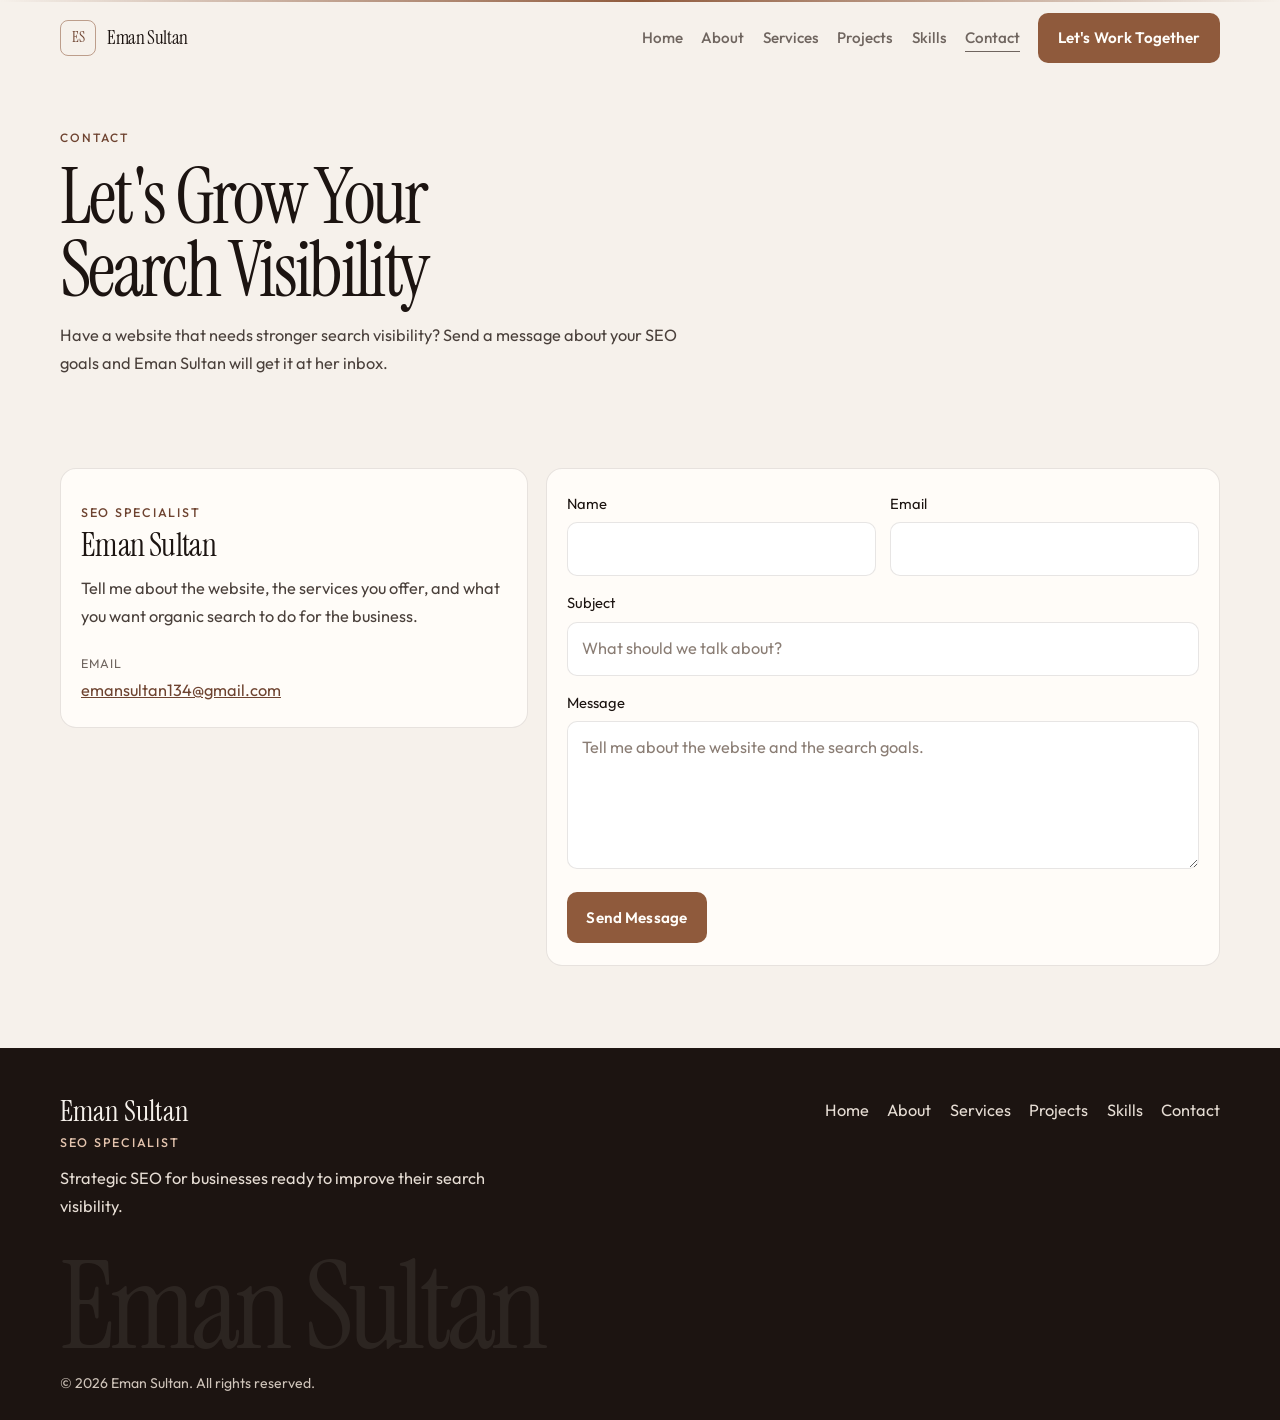
==== contact.html @ 9211b176 "Publish the Eman Sultan SEO portfolio." ====
<!DOCTYPE html>
<html lang="en">
<head>
  <meta charset="utf-8" />
  <meta name="viewport" content="width=device-width, initial-scale=1" />
  <title>Contact Eman Sultan | SEO Specialist</title>
  <meta name="description" content="Contact Eman Sultan, an SEO Specialist, about search visibility, keyword research, local SEO, and technical SEO." />
  <meta name="author" content="Eman Sultan" />
  <meta name="robots" content="index, follow" />
  <meta name="theme-color" content="#f6f1eb" />
  <link rel="canonical" href="https://your-domain.com/contact.html" />
  <meta property="og:type" content="website" />
  <meta property="og:title" content="Contact Eman Sultan | SEO Specialist" />
  <meta property="og:description" content="Send Eman Sultan a message about your website and SEO goals." />
  <meta property="og:url" content="https://your-domain.com/contact.html" />
  <link rel="icon" href="assets/favicon.svg" type="image/svg+xml" />
  <link rel="preconnect" href="https://fonts.googleapis.com" />
  <link rel="preconnect" href="https://fonts.gstatic.com" crossorigin />
  <link href="https://fonts.googleapis.com/css2?family=Instrument+Serif:ital@0;1&family=Outfit:wght@400;500;600&display=swap" rel="stylesheet" />
  <link rel="stylesheet" href="css/styles.css" />
</head>
<body>
  <a class="skip-link" href="#main">Skip to content</a>
  <header class="site-header">
    <div class="container header-inner">
      <a class="logo" href="index.html" aria-label="Eman Sultan, home">
        <span class="logo-mark" aria-hidden="true">ES</span>
        <span class="logo-name">Eman Sultan</span>
      </a>
      <button class="nav-toggle" type="button" aria-expanded="false" aria-controls="primary-nav" aria-label="Open menu">
        <span class="nav-toggle-box" aria-hidden="true"><span></span><span></span><span></span></span>
      </button>
      <nav class="primary-nav" id="primary-nav" aria-label="Primary">
        <ul class="nav-list">
          <li><a href="index.html#home">Home</a></li>
          <li><a href="index.html#about">About</a></li>
          <li><a href="index.html#services">Services</a></li>
          <li><a href="projects.html">Projects</a></li>
          <li><a href="index.html#skills">Skills</a></li>
          <li><a href="contact.html" aria-current="page">Contact</a></li>
          <li class="nav-cta"><a class="btn btn-primary" href="#contact-form">Let's Work Together</a></li>
        </ul>
      </nav>
    </div>
  </header>

  <main id="main" tabindex="-1">
    <section class="page-hero" aria-labelledby="contact-title">
      <div class="container">
        <p class="kicker">Contact</p>
        <h1 id="contact-title">Let's Grow Your Search Visibility</h1>
        <p class="lede">Have a website that needs stronger search visibility? Send a message about your SEO goals and Eman Sultan will get it at her inbox.</p>
      </div>
    </section>

    <section class="section" aria-label="Contact form">
      <div class="container">
        <div class="contact-grid">
          <aside class="contact-card">
            <p class="contact-role">SEO Specialist</p>
            <h2 class="contact-name">Eman Sultan</h2>
            <p>Tell me about the website, the services you offer, and what you want organic search to do for the business.</p>
            <ul class="contact-links">
              <li>
                <span class="contact-label">Email</span>
                <a class="contact-value" href="mailto:emansultan134@gmail.com">emansultan134@gmail.com</a>
              </li>
            </ul>
          </aside>

          <form class="contact-card" id="contact-form" action="https://formsubmit.co/emansultan134@gmail.com" method="POST">
            <div id="form-success" class="form-success" hidden tabindex="-1" role="status"></div>
            <input type="text" name="_honey" class="visually-hidden" tabindex="-1" autocomplete="off" aria-hidden="true" />
            <div class="form-row">
              <div class="field">
                <label for="name">Name</label>
                <input id="name" name="name" type="text" autocomplete="name" required maxlength="120" />
                <p class="form-error" id="name-error"></p>
              </div>
              <div class="field">
                <label for="email">Email</label>
                <input id="email" name="email" type="email" autocomplete="email" required maxlength="160" />
                <p class="form-error" id="email-error"></p>
              </div>
            </div>
            <div class="field">
              <label for="subject">Subject</label>
              <input id="subject" name="subject" type="text" required maxlength="160" placeholder="What should we talk about?" />
              <p class="form-error" id="subject-error"></p>
            </div>
            <div class="field">
              <label for="message">Message</label>
              <textarea id="message" name="message" required maxlength="2000" placeholder="Tell me about the website and the search goals."></textarea>
              <p class="form-error" id="message-error"></p>
            </div>
            <button class="btn btn-primary" type="submit">Send Message</button>
          </form>
        </div>
      </div>
    </section>
  </main>

  <footer class="site-footer">
    <div class="container">
      <div class="footer-grid">
        <div>
          <p class="footer-name">Eman Sultan</p>
          <p class="footer-role">SEO Specialist</p>
          <p class="footer-desc">Strategic SEO for businesses ready to improve their search visibility.</p>
        </div>
        <nav class="footer-nav" aria-label="Footer">
          <ul>
            <li><a href="index.html#home">Home</a></li>
            <li><a href="index.html#about">About</a></li>
            <li><a href="index.html#services">Services</a></li>
            <li><a href="projects.html">Projects</a></li>
            <li><a href="index.html#skills">Skills</a></li>
            <li><a href="contact.html">Contact</a></li>
          </ul>
        </nav>
      </div>
      <p class="footer-mark" aria-hidden="true">Eman Sultan</p>
      <p class="copyright">© 2026 Eman Sultan. All rights reserved.</p>
    </div>
  </footer>
  <script src="js/main.js"></script>
</body>
</html>
---- css/styles.css ----
:root {
  --bg: #f6f1eb;
  --bg-alt: #efe6dc;
  --bg-card: #fffcf8;
  --bg-card-hover: #fff;
  --bg-input: #fff;
  --line: rgba(62, 42, 34, 0.12);
  --line-strong: rgba(122, 74, 52, 0.32);
  --gold: #8f5a3c;
  --gold-2: #6e4330;
  --gold-deep: #5c3828;
  --ink: #1c1411;
  --on-accent: #fffdf9;
  --sage: #6e7d72;
  --text: #1c1411;
  --body: #4a403b;
  --muted: #6f655f;
  --danger: #9a3d32;
  --serif: "Instrument Serif", Georgia, "Times New Roman", serif;
  --sans: "Outfit", "Segoe UI", sans-serif;
  --shadow: 0 18px 44px rgba(62, 36, 24, 0.1);
  --header: 76px;
  --container: 1160px;
  --radius: 16px;
  color-scheme: light;
}

*,
*::before,
*::after { box-sizing: border-box; }

html { scroll-behavior: smooth; }

body {
  margin: 0;
  font-family: var(--sans);
  font-size: 1.02rem;
  line-height: 1.7;
  color: var(--body);
  background: var(--bg);
  text-rendering: optimizeLegibility;
  -webkit-font-smoothing: antialiased;
}

img, svg { max-width: 100%; }

button, input, select, textarea { font: inherit; color: inherit; }

button { cursor: pointer; }

button:disabled { cursor: wait; opacity: 0.7; }

a { color: inherit; }

p, h1, h2, h3, h4, ul, ol, figure { margin: 0; }

ul, ol { padding: 0; }

::selection { background: var(--gold); color: var(--on-accent); }

:focus:not(:focus-visible) { outline: none; }

:focus-visible {
  outline: 2px solid var(--gold-2);
  outline-offset: 3px;
}

[tabindex="-1"]:focus { outline: none; }

.skip-link {
  position: absolute;
  left: 1rem;
  top: 0;
  z-index: 80;
  transform: translateY(-140%);
  background: var(--gold);
  color: var(--on-accent);
  text-decoration: none;
  font-weight: 600;
  padding: 0.6rem 0.9rem;
  border-radius: 8px;
}

.skip-link:focus { transform: none; top: 0.75rem; }

.container {
  width: min(var(--container), calc(100% - 2.5rem));
  margin-inline: auto;
}

.visually-hidden {
  position: absolute;
  width: 1px;
  height: 1px;
  padding: 0;
  margin: -1px;
  overflow: hidden;
  clip: rect(0, 0, 0, 0);
  white-space: nowrap;
  border: 0;
}

.site-header {
  position: sticky;
  top: 0;
  z-index: 40;
  min-height: var(--header);
  background: transparent;
  border-bottom: 1px solid transparent;
}

.site-header::before {
  content: "";
  position: absolute;
  inset: 0 0 auto;
  z-index: 1;
  height: 2px;
  background: linear-gradient(90deg, transparent, var(--gold), transparent);
  pointer-events: none;
}

.site-header::after {
  content: "";
  position: absolute;
  inset: 0;
  z-index: -1;
  background: rgba(246, 241, 235, 0.92);
  backdrop-filter: blur(16px);
  pointer-events: none;
}

html.nav-open { overflow: hidden; }

.site-header.is-stuck { border-bottom-color: var(--line); }

.header-inner {
  position: relative;
  display: flex;
  align-items: center;
  justify-content: space-between;
  gap: 1rem;
  min-height: var(--header);
}

.logo {
  display: inline-flex;
  align-items: center;
  gap: 0.7rem;
  text-decoration: none;
  color: var(--text);
}

.logo-mark {
  width: 36px;
  height: 36px;
  display: grid;
  place-items: center;
  border: 1px solid rgba(143, 90, 60, 0.55);
  border-radius: 8px;
  color: var(--gold-2);
  font-family: var(--serif);
  font-size: 0.95rem;
}

.logo-name {
  font-family: var(--serif);
  font-size: 1.2rem;
  letter-spacing: -0.02em;
}

.nav-toggle {
  display: none;
  align-items: center;
  justify-content: center;
  width: 44px;
  height: 44px;
  border: 1px solid var(--line);
  border-radius: 10px;
  background: transparent;
  color: var(--text);
}

.nav-toggle-box {
  position: relative;
  width: 18px;
  height: 12px;
}

.nav-toggle-box span {
  position: absolute;
  left: 0;
  width: 18px;
  height: 1.5px;
  background: currentColor;
  transition: transform 0.2s ease, opacity 0.2s ease, top 0.2s ease;
}

.nav-toggle-box span:nth-child(1) { top: 0; }
.nav-toggle-box span:nth-child(2) { top: 5px; }
.nav-toggle-box span:nth-child(3) { top: 10px; }

.nav-toggle[aria-expanded="true"] .nav-toggle-box span:nth-child(1) {
  top: 5px;
  transform: rotate(45deg);
}

.nav-toggle[aria-expanded="true"] .nav-toggle-box span:nth-child(2) { opacity: 0; }

.nav-toggle[aria-expanded="true"] .nav-toggle-box span:nth-child(3) {
  top: 5px;
  transform: rotate(-45deg);
}

.nav-list {
  display: flex;
  align-items: center;
  gap: 1.15rem;
  list-style: none;
}

.nav-list a:not(.btn) {
  text-decoration: none;
  color: var(--muted);
  font-size: 0.95rem;
  font-weight: 500;
  transition: color 0.2s ease;
}

.nav-list a:not(.btn):hover,
.nav-list a:not(.btn)[aria-current="true"] { color: var(--gold-2); }

[hidden] { display: none !important; }

.btn {
  display: inline-flex;
  align-items: center;
  justify-content: center;
  min-height: 46px;
  padding: 0.7rem 1.15rem;
  border-radius: 10px;
  border: 1px solid transparent;
  text-decoration: none;
  font-size: 0.95rem;
  font-weight: 600;
  letter-spacing: 0.01em;
  transition: background-color 0.2s ease, color 0.2s ease, border-color 0.2s ease, box-shadow 0.2s ease;
}

.btn-primary {
  background: var(--gold);
  color: var(--on-accent);
}

.btn-primary:hover { background: #a56b4a; }

.btn-primary:active { background: #6e4330; }

.btn-secondary {
  background: transparent;
  color: var(--text);
  border-color: var(--line-strong);
}

.btn-secondary:hover {
  border-color: var(--gold-2);
  color: var(--gold-2);
  background: rgba(143, 90, 60, 0.08);
}

.text-link {
  color: var(--gold-2);
  text-underline-offset: 0.2em;
}

.text-link:hover { color: var(--text); }

.hero {
  position: relative;
  padding: 3.2rem 0 4.8rem;
  isolation: isolate;
}

.hero-bg {
  position: absolute;
  inset: 0;
  z-index: -1;
  overflow: hidden;
  background-color: var(--bg);
  background-image:
    linear-gradient(rgba(62, 42, 34, 0.045) 1px, transparent 1px),
    linear-gradient(90deg, rgba(62, 42, 34, 0.045) 1px, transparent 1px);
  background-size: 72px 72px;
}

.hero-bg::after {
  content: "";
  position: absolute;
  inset: -12%;
  background:
    radial-gradient(520px 360px at 18% 28%, rgba(143, 90, 60, 0.16), transparent 70%),
    radial-gradient(460px 340px at 82% 72%, rgba(196, 148, 122, 0.18), transparent 70%);
  animation: drift 18s ease-in-out infinite alternate;
}

.hero-bg::before {
  content: "";
  position: absolute;
  left: 0;
  right: 0;
  bottom: 0;
  height: 90px;
  z-index: 1;
  background: linear-gradient(transparent, var(--bg-alt));
}

@keyframes drift {
  from { transform: translate3d(0, 0, 0); }
  to { transform: translate3d(2.2%, -1.6%, 0); }
}

.hero-grid {
  display: grid;
  gap: 2.6rem;
  align-items: center;
}

.kicker {
  margin: 0 0 0.75rem;
  color: var(--gold-2);
  font-size: 0.75rem;
  font-weight: 500;
  letter-spacing: 0.16em;
  text-transform: uppercase;
}

.kicker span {
  margin-right: 0.5rem;
  font-family: var(--serif);
  font-size: 0.95rem;
  letter-spacing: 0;
  text-transform: none;
}

section[id],
article[id] { scroll-margin-top: calc(var(--header) + 0.65rem); }

.hero h1 {
  font-family: var(--serif);
  font-size: clamp(3.15rem, 7.2vw, 6.35rem);
  font-weight: 400;
  line-height: 0.92;
  letter-spacing: -0.035em;
  color: var(--text);
}

.hero-lead {
  max-width: 16em;
  margin-top: 1.15rem;
  color: var(--text);
  font-size: clamp(1.35rem, 2.3vw, 1.9rem);
  font-weight: 500;
  line-height: 1.25;
  letter-spacing: -0.03em;
  text-wrap: balance;
}

.hero-lead em {
  font-family: var(--serif);
  font-style: italic;
  font-weight: 400;
  color: var(--gold-2);
}

.lede {
  max-width: 40rem;
  margin-top: 1.1rem;
  color: var(--body);
}

.cta-row {
  display: flex;
  flex-wrap: wrap;
  gap: 0.75rem;
  margin-top: 1.6rem;
}

.cred-list {
  display: flex;
  flex-wrap: wrap;
  align-items: center;
  gap: 0.35rem 0;
  margin-top: 1.6rem;
  list-style: none;
  color: var(--muted);
  font-size: 0.82rem;
  letter-spacing: 0.03em;
}

.cred-list li { display: inline-flex; align-items: center; }

.cred-list li:not(:last-child)::after {
  content: "";
  width: 3px;
  height: 3px;
  margin: 0 0.7rem;
  border-radius: 50%;
  background: var(--gold);
}

.dashboard {
  width: min(100%, 520px);
  margin: 0 auto;
  padding: 1.2rem 1.2rem 1rem;
  border: 1px solid var(--line-strong);
  border-radius: var(--radius);
  background: var(--bg-card);
  box-shadow: var(--shadow);
}

.dash-top {
  display: flex;
  justify-content: space-between;
  align-items: flex-start;
  gap: 1rem;
}

.dash-kicker {
  color: var(--gold-2);
  font-size: 0.72rem;
  font-weight: 500;
  letter-spacing: 0.14em;
  text-transform: uppercase;
}

.dash-title {
  margin-top: 0.2rem;
  color: var(--text);
  font-family: var(--serif);
  font-size: 1.55rem;
  line-height: 1.15;
}

.dash-badge {
  display: inline-flex;
  align-items: center;
  gap: 0.4rem;
  margin: 0;
  padding: 0.32rem 0.55rem;
  border: 1px solid var(--line);
  border-radius: 8px;
  color: var(--muted);
  font-size: 0.72rem;
  letter-spacing: 0.08em;
  text-transform: uppercase;
  white-space: nowrap;
}

.dot {
  width: 6px;
  height: 6px;
  border-radius: 50%;
  background: var(--sage);
}

.chart-block { margin-top: 1.15rem; }

.chart-label {
  margin-bottom: 0.4rem;
  color: var(--muted);
  font-size: 0.82rem;
}

.sparkline {
  display: block;
  width: 100%;
  height: auto;
}

.spark-area { fill: rgba(143, 90, 60, 0.16); }

.spark-line {
  fill: none;
  stroke: var(--gold-2);
  stroke-width: 2;
  stroke-linecap: round;
}

.js .spark-line {
  stroke-dasharray: 1;
  stroke-dashoffset: 1;
}

.js .dashboard.is-live .spark-line {
  stroke-dashoffset: 0;
  transition: stroke-dashoffset 1.35s ease;
}

.metrics {
  display: grid;
  gap: 0.8rem;
  margin-top: 1.1rem;
  list-style: none;
}

.metric-label {
  display: block;
  margin-bottom: 0.35rem;
  color: var(--text);
  font-size: 0.92rem;
}

.bar {
  display: block;
  height: 4px;
  overflow: hidden;
  border-radius: 99px;
  background: rgba(62, 42, 34, 0.08);
}

.bar > span {
  display: block;
  width: var(--level);
  height: 100%;
  border-radius: inherit;
  background: linear-gradient(90deg, var(--gold-deep), var(--gold-2));
}

.js .bar > span { width: 0; }

.js .dashboard.is-live .bar > span {
  width: var(--level);
  transition: width 1.05s cubic-bezier(0.2, 0.65, 0.2, 1);
}

.metric:nth-child(2) .bar > span { transition-delay: 0.08s; }
.metric:nth-child(3) .bar > span { transition-delay: 0.16s; }
.metric:nth-child(4) .bar > span { transition-delay: 0.24s; }

.dashboard figcaption {
  margin-top: 0.95rem;
  color: var(--muted);
  font-size: 0.78rem;
  line-height: 1.5;
}

.section { padding: 5.15rem 0; }

.section-alt { background: var(--bg-alt); }

.section-head { margin-bottom: 2.4rem; }

h2 {
  color: var(--text);
  font-family: var(--serif);
  font-size: clamp(2.15rem, 4vw, 3.35rem);
  font-weight: 400;
  line-height: 1.08;
  letter-spacing: -0.03em;
  text-wrap: balance;
}

h3 {
  color: var(--text);
  font-family: var(--serif);
  font-size: 1.45rem;
  font-weight: 400;
  line-height: 1.2;
  letter-spacing: -0.02em;
}

.dek { color: var(--body); }

.about-grid, .process-layout, .contact-grid, .section-head-row {
  display: grid;
  gap: 1.5rem;
}

.about-copy p + p { margin-top: 1rem; }

.about-copy .text-link { display: inline-block; margin-top: 1.15rem; }

.strengths {
  display: grid;
  gap: 0.75rem;
  list-style: none;
}

.strength-card,
.service-card,
.why-card,
.skill-card,
.contact-card,
.quote-panel {
  border: 1px solid var(--line);
  border-radius: var(--radius);
  background: var(--bg-card);
}

.strength-card {
  padding: 1.1rem 1.1rem 1.15rem;
  border-top: 2px solid var(--gold);
  background: var(--bg-card);
}

.strength-card h3 { font-size: 1.28rem; }

.strength-card p,
.service-card p,
.why-card p,
.skill-card li,
.project-copy {
  color: var(--body);
  font-size: 0.98rem;
}

.strength-card p { margin-top: 0.4rem; }

.expertise { margin-top: 2.2rem; }

.expertise h3 { font-size: 1.3rem; }

.chip-list, .tag-list {
  display: flex;
  flex-wrap: wrap;
  gap: 0.45rem;
  list-style: none;
}

.chip-list { margin-top: 0.85rem; }

.chip-list li, .tag-list li {
  padding: 0.32rem 0.62rem;
  border: 1px solid var(--line);
  border-radius: 8px;
  background: rgba(143, 90, 60, 0.05);
  color: var(--body);
  font-size: 0.86rem;
}

.service-grid, .project-grid, .skill-grid, .why-grid {
  display: grid;
  gap: 0.9rem;
  list-style: none;
}

.service-card, .why-card, .skill-card { padding: 1.3rem 1.25rem 1.4rem; }

.icon {
  width: 40px;
  height: 40px;
  display: grid;
  place-items: center;
  margin-bottom: 0.95rem;
  border: 1px solid var(--line-strong);
  border-radius: 10px;
  color: var(--gold-2);
}

.icon svg { width: 20px; height: 20px; }

.service-card h3, .why-card h3, .skill-card h3 { font-size: 1.38rem; }

.service-card p { margin-top: 0.55rem; }

.process { list-style: none; }

.process li {
  position: relative;
  padding: 0 0 1.7rem 4.3rem;
}

.process li::before {
  content: "";
  position: absolute;
  top: 2.2rem;
  bottom: 0;
  left: 1.05rem;
  width: 1px;
  background: rgba(143, 90, 60, 0.45);
}

.process li:last-child { padding-bottom: 0; }
.process li:last-child::before { display: none; }

.step-num {
  position: absolute;
  top: 0;
  left: 0;
  width: 2.2rem;
  height: 2.2rem;
  display: grid;
  place-items: center;
  border: 1px solid var(--line-strong);
  border-radius: 50%;
  background: var(--bg-alt);
  color: var(--gold-2);
  font-family: var(--serif);
  font-size: 0.95rem;
}

.process h3 { margin-bottom: 0.3rem; font-size: 1.4rem; }

.project-card {
  display: flex;
  flex-direction: column;
  overflow: hidden;
  border: 1px solid var(--line);
  border-radius: var(--radius);
  background: var(--bg-card);
  cursor: pointer;
  transition: transform 0.4s cubic-bezier(0.22, 1, 0.36, 1), border-color 0.3s ease, background-color 0.3s ease, box-shadow 0.4s ease;
}

.project-card:hover,
.project-card:focus-within {
  transform: translateY(-6px);
  border-color: var(--line-strong);
  background: var(--bg-card-hover);
  box-shadow: 0 24px 48px rgba(62, 36, 24, 0.12);
}

.project-art {
  position: relative;
  min-height: 168px;
  overflow: hidden;
  color: var(--gold-2);
  background:
    radial-gradient(90% 90% at 100% 0%, color-mix(in srgb, var(--tone) 48%, transparent), transparent 62%),
    linear-gradient(165deg, #f8efe6, #ead8c8);
}

.project-card[data-tone="gold"] { --tone: #c6a36a; }
.project-card[data-tone="sage"] { --tone: #9dc3b4; }
.project-card[data-tone="sand"] { --tone: #d9c7a6; }
.project-card[data-tone="mist"] { --tone: #8ea4be; }
.project-card[data-tone="sea"] { --tone: #7fbfc3; }

.project-art svg {
  position: absolute;
  right: 1rem;
  bottom: 0.85rem;
  width: 132px;
  height: 88px;
}

.project-index {
  position: absolute;
  left: 1.1rem;
  bottom: 0.75rem;
  color: var(--gold-2);
  font-family: var(--serif);
  font-size: 2rem;
  line-height: 1;
}

.project-body {
  display: flex;
  flex: 1;
  flex-direction: column;
  gap: 0.75rem;
  padding: 1.2rem 1.25rem 1.3rem;
}

.project-industry {
  color: var(--gold-2);
  font-size: 0.75rem;
  font-weight: 500;
  letter-spacing: 0.14em;
  text-transform: uppercase;
}

.project-title { font-size: 1.7rem; }

.tag-list { margin-top: 0.15rem; }

.project-body .btn { align-self: flex-start; margin-top: auto; }

.skill-card ul {
  display: grid;
  gap: 0.45rem;
  margin-top: 1rem;
  list-style: none;
}

.skill-card li {
  position: relative;
  padding-left: 0.95rem;
}

.skill-card li::before {
  content: "";
  position: absolute;
  top: 0.62em;
  left: 0;
  width: 5px;
  height: 5px;
  border-radius: 1px;
  background: var(--gold);
}

.why-num {
  margin-bottom: 0.55rem;
  color: var(--gold);
  font-family: var(--serif);
  font-size: 1.35rem;
}

.why-card p { margin-top: 0.45rem; }

.quote-panel {
  position: relative;
  max-width: 760px;
  padding: 1.7rem 1.45rem 1.55rem;
  background:
    radial-gradient(380px 140px at 0% 0%, rgba(143, 90, 60, 0.1), transparent 70%),
    var(--bg-card);
}

.quote-mark {
  color: var(--gold);
  font-family: var(--serif);
  font-size: 4rem;
  line-height: 0.75;
}

.quote-panel h3 { margin-top: 0.35rem; }

.quote-panel p { margin-top: 0.55rem; }

.contact-card { padding: 1.35rem 1.25rem 1.4rem; }

.contact-card h3 { font-size: 2rem; }

.contact-name {
  color: var(--text);
  font-family: var(--serif);
  font-size: 2rem;
  font-weight: 400;
  letter-spacing: -0.02em;
  line-height: 1.15;
}

.contact-role {
  margin-bottom: 0.25rem;
  color: var(--gold-2);
  font-size: 0.78rem;
  font-weight: 500;
  letter-spacing: 0.14em;
  text-transform: uppercase;
}

.contact-card > p { margin-top: 0.7rem; }

.contact-links {
  display: grid;
  gap: 0.85rem;
  margin-top: 1.4rem;
  list-style: none;
}

.contact-label {
  display: block;
  color: var(--muted);
  font-size: 0.78rem;
  letter-spacing: 0.08em;
  text-transform: uppercase;
}

.contact-value {
  display: inline-block;
  margin-top: 0.15rem;
  color: var(--text);
  overflow-wrap: anywhere;
}

.contact-placeholder {
  color: var(--muted);
  border-bottom: 1px dashed rgba(143, 90, 60, 0.45);
}

.contact-links a.contact-value { color: var(--gold-2); }

.form-row { display: grid; gap: 0.9rem; }

.field { margin-bottom: 0.9rem; }

.field label {
  display: block;
  margin-bottom: 0.4rem;
  color: var(--text);
  font-size: 0.92rem;
}

.optional { color: var(--muted); font-size: 0.82rem; }

input, select, textarea {
  width: 100%;
  min-height: 48px;
  padding: 0.75rem 0.9rem;
  border: 1px solid var(--line);
  border-radius: 10px;
  background: var(--bg-input);
  color: var(--text);
}

textarea { min-height: 148px; resize: vertical; }

select {
  appearance: none;
  padding-right: 2.4rem;
  background-image: url("data:image/svg+xml,%3Csvg xmlns='http://www.w3.org/2000/svg' viewBox='0 0 20 20' fill='none' stroke='%236E4330' stroke-width='1.6'%3E%3Cpath d='M5 7.5 10 12.5 15 7.5'/%3E%3C/svg%3E");
  background-repeat: no-repeat;
  background-position: right 0.8rem center;
  background-size: 16px;
}

input::placeholder, textarea::placeholder { color: #8a7d74; }

input[aria-invalid="true"],
select[aria-invalid="true"],
textarea[aria-invalid="true"] { border-color: var(--danger); }

.form-error {
  margin-top: 0.35rem;
  color: var(--danger);
  font-size: 0.85rem;
}

.form-error:empty { display: none; }

.form-success {
  margin: 0 0 0.95rem;
  padding: 0.85rem 0.95rem;
  border: 1px solid rgba(110, 125, 114, 0.4);
  border-radius: 10px;
  background: rgba(110, 125, 114, 0.1);
  color: var(--text);
}

.form-success:focus { outline: none; }

.site-footer {
  padding: 3rem 0 1.5rem;
  background: #1c1411;
  color: #f6f1eb;
  border-top: 1px solid var(--line);
}

.footer-grid {
  display: grid;
  gap: 1.5rem;
}

.footer-name {
  color: #f6f1eb;
  font-family: var(--serif);
  font-size: 1.8rem;
  line-height: 1;
}

.footer-role {
  margin-top: 0.35rem;
  color: #e4c4ae;
  font-size: 0.78rem;
  font-weight: 500;
  letter-spacing: 0.14em;
  text-transform: uppercase;
}

.footer-desc { max-width: 28rem; margin-top: 0.75rem; color: #e6ddd4; }

.footer-nav ul {
  display: flex;
  flex-wrap: wrap;
  gap: 0.7rem 1.15rem;
  list-style: none;
}

.footer-nav a { color: #e6ddd4; text-decoration: none; }

.footer-nav a:hover { color: #e4c4ae; }

.footer-mark {
  width: 100%;
  margin-top: 2.2rem;
  overflow: hidden;
  color: rgba(246, 241, 235, 0.08);
  font-family: var(--serif);
  font-size: clamp(3.1rem, 11vw, 7.6rem);
  line-height: 0.85;
  letter-spacing: -0.04em;
  white-space: nowrap;
}

.copyright {
  margin-top: 0.8rem;
  color: #cfc4ba;
  font-size: 0.88rem;
}

dialog {
  width: min(640px, calc(100vw - 2rem));
  max-height: min(86vh, 760px);
  padding: 1.4rem 1.35rem 1.45rem;
  overflow: auto;
  border: 1px solid var(--line-strong);
  border-radius: var(--radius);
  background: var(--bg-card);
  color: var(--body);
}

dialog::backdrop { background: rgba(28, 20, 17, 0.46); }

.dialog-top {
  display: flex;
  justify-content: space-between;
  align-items: flex-start;
  gap: 1rem;
}

.dialog-close {
  width: 44px;
  height: 44px;
  display: grid;
  place-items: center;
  flex: 0 0 auto;
  border: 1px solid var(--line);
  border-radius: 10px;
  background: transparent;
  color: var(--text);
}

.dialog-close svg { width: 18px; height: 18px; }

#dialog-title {
  margin-top: 0.35rem;
  font-size: clamp(1.8rem, 3vw, 2.3rem);
}

#dialog-summary { margin-top: 0.85rem; }

.dialog-label {
  margin-top: 1.2rem;
  color: var(--text);
  font-family: var(--serif);
  font-size: 1.25rem;
}

.dialog-services {
  display: grid;
  gap: 0.4rem;
  margin-top: 0.7rem;
  list-style: none;
}

.dialog-services li {
  position: relative;
  padding-left: 0.95rem;
}

.dialog-services li::before {
  content: "";
  position: absolute;
  top: 0.62em;
  left: 0;
  width: 5px;
  height: 5px;
  background: var(--gold);
}

#dialog-visit { margin-top: 1.2rem; }

.hero-copy > * { animation: rise 0.7s ease both; }
.hero-copy > *:nth-child(1) { animation-delay: 0.02s; }
.hero-copy > *:nth-child(2) { animation-delay: 0.08s; }
.hero-copy > *:nth-child(3) { animation-delay: 0.14s; }
.hero-copy > *:nth-child(4) { animation-delay: 0.2s; }
.hero-copy > *:nth-child(5) { animation-delay: 0.26s; }
.dashboard { animation: rise 0.8s ease 0.16s both; }

@keyframes rise {
  from { opacity: 0; transform: translateY(14px); }
  to { opacity: 1; transform: none; }
}

.js .reveal {
  opacity: 0;
  transform: translateY(16px);
  transition: opacity 0.6s ease, transform 0.6s ease;
}

.js .reveal.is-inview { opacity: 1; transform: none; }

main { animation: pageIn 0.55s ease both; }

@keyframes pageIn {
  from { opacity: 0; transform: translateY(10px); }
  to { opacity: 1; transform: none; }
}

.portrait {
  margin: 0;
}

.portrait-frame {
  overflow: hidden;
  border-radius: 22px;
  box-shadow: 0 28px 60px rgba(62, 36, 24, 0.16);
  background: #e7d7cb;
}

.portrait-frame img {
  display: block;
  width: 100%;
  height: min(640px, 76vh);
  object-fit: cover;
  object-position: center 12%;
  transform: scale(1.02);
  transition: transform 0.9s cubic-bezier(0.22, 1, 0.36, 1);
}

.portrait:hover .portrait-frame img { transform: scale(1.06); }

.portrait figcaption {
  margin-top: 0.75rem;
  color: var(--muted);
  font-size: 0.78rem;
  font-weight: 500;
  letter-spacing: 0.12em;
  text-transform: uppercase;
}

.stat-line {
  display: flex;
  align-items: baseline;
  gap: 0.55rem;
  margin-top: 1.35rem;
  color: var(--body);
}

.stat-line strong {
  color: var(--text);
  font-family: var(--serif);
  font-size: 2rem;
  font-weight: 400;
  line-height: 1;
}

.dash-wrap { margin-top: 2.4rem; }

.dash-wrap .dashboard { width: 100%; }

.service-card,
.why-card,
.skill-card,
.strength-card {
  transition: transform 0.4s cubic-bezier(0.22, 1, 0.36, 1), box-shadow 0.4s ease, border-color 0.3s ease;
}

.service-card:hover,
.why-card:hover,
.skill-card:hover,
.strength-card:hover {
  transform: translateY(-4px);
  box-shadow: var(--shadow);
}

.nav-list a:not(.btn) { position: relative; }

.nav-list a:not(.btn)::after {
  content: "";
  position: absolute;
  left: 0;
  bottom: -0.28rem;
  width: 100%;
  height: 1px;
  background: currentColor;
  transform: scaleX(0);
  transform-origin: left;
  transition: transform 0.28s ease;
}

.nav-list a:not(.btn):hover::after,
.nav-list a[aria-current="true"]::after,
.nav-list a[aria-current="page"]::after { transform: scaleX(1); }

.page-hero { padding: 3.2rem 0 0.5rem; }

.page-hero h1 {
  max-width: 12ch;
  color: var(--text);
  font-family: var(--serif);
  font-size: clamp(3rem, 6vw, 5.4rem);
  font-weight: 400;
  line-height: 0.95;
  letter-spacing: -0.035em;
}

.page-hero .lede { margin-top: 1rem; }

.directory {
  display: grid;
  gap: 0.65rem;
  margin: 0 0 2rem;
  list-style: none;
}

.directory li {
  display: flex;
  justify-content: space-between;
  gap: 1rem;
  align-items: baseline;
  padding: 0.85rem 1rem;
  border: 1px solid var(--line);
  border-radius: 12px;
  background: var(--bg-card);
  transition: border-color 0.25s ease, transform 0.35s cubic-bezier(0.22, 1, 0.36, 1);
}

.directory li:hover {
  transform: translateX(4px);
  border-color: var(--line-strong);
}

.directory a { color: var(--text); text-decoration: none; font-family: var(--serif); font-size: 1.25rem; }

.directory span { color: var(--muted); font-size: 0.82rem; letter-spacing: 0.06em; text-transform: uppercase; }

@media (min-width: 860px) {
  .dash-wrap .dashboard {
    display: grid;
    grid-template-columns: minmax(0, 0.9fr) minmax(0, 1.1fr);
    gap: 0.4rem 1.6rem;
    align-items: center;
  }

  .dash-wrap .dash-top,
  .dash-wrap .dashboard figcaption { grid-column: 1 / -1; }
  .dash-wrap .metrics { margin-top: 0; }
}

.more-projects { margin-top: 1.5rem; }

@media (min-width: 700px) {
  .strengths, .why-grid, .form-row { grid-template-columns: 1fr 1fr; }
  .service-grid, .project-grid { grid-template-columns: 1fr 1fr; }
}

@media (min-width: 860px) {
  .section-head-row {
    grid-template-columns: minmax(0, 1.15fr) minmax(0, 0.85fr);
    gap: 2rem;
    align-items: end;
  }

  .skill-grid { grid-template-columns: repeat(3, minmax(0, 1fr)); }
}

@media (min-width: 900px) {
  .hero { padding: 4.2rem 0 5.4rem; }

  .hero-grid {
    grid-template-columns: minmax(0, 1.05fr) minmax(280px, 0.95fr);
    gap: 3rem;
  }

  .dashboard { width: 100%; margin: 0; }

  .about-grid, .process-layout {
    grid-template-columns: minmax(0, 1.05fr) minmax(0, 0.95fr);
    gap: 3rem;
    align-items: start;
  }

  .process-intro { position: sticky; top: 6.4rem; }

  .project-card.is-feature {
    grid-column: 1 / -1;
    display: grid;
    grid-template-columns: minmax(240px, 0.82fr) minmax(0, 1.18fr);
  }

  .project-card.is-feature .project-art { min-height: 100%; }

  .project-card.is-feature .project-art svg {
    top: 50%;
    right: 1.6rem;
    bottom: auto;
    width: 190px;
    height: 120px;
    transform: translateY(-50%);
  }

  .contact-grid {
    grid-template-columns: minmax(0, 0.82fr) minmax(0, 1.18fr);
    gap: 1.1rem;
    align-items: start;
  }

  .footer-grid {
    grid-template-columns: 1.4fr 0.8fr;
    align-items: start;
  }

  .footer-nav ul { justify-content: flex-end; }
}

@media (max-width: 1040px) {
  .header-inner { flex-wrap: wrap; }

  .primary-nav { flex-basis: 100%; padding-bottom: 0.9rem; }

  .nav-list {
    flex-direction: column;
    align-items: flex-start;
    gap: 0.35rem;
  }

  .nav-cta { width: 100%; margin-top: 0.4rem; }
  .nav-cta .btn { width: 100%; }

  .js .nav-toggle { display: inline-flex; }

  .js .primary-nav {
    position: fixed;
    top: var(--header);
    right: 0;
    bottom: 0;
    left: 0;
    flex-basis: auto;
    padding: 1.6rem 1.4rem 2rem;
    z-index: 30;
    overflow: auto;
    background: var(--bg);
    opacity: 0;
    visibility: hidden;
    pointer-events: none;
    transform: translateY(-8px);
    transition: opacity 0.25s ease, transform 0.25s ease, visibility 0s linear 0.25s;
  }

  .js .primary-nav.is-open {
    opacity: 1;
    visibility: visible;
    pointer-events: auto;
    transform: none;
    transition: opacity 0.25s ease, transform 0.25s ease, visibility 0s;
  }

  .js .nav-list a:not(.btn) {
    font-family: var(--serif);
    font-size: 2rem;
    line-height: 1.25;
    color: var(--text);
  }
}

@media (max-width: 600px) {
  .container { width: min(var(--container), calc(100% - 2rem)); }
  .section { padding: 4rem 0; }
  .hero { padding-top: 2.2rem; }
  .hero h1 { font-size: clamp(2.8rem, 16vw, 3.6rem); }
  .portrait-frame img { height: 460px; }
  .view-project, .contact-card .btn { width: 100%; }
  .dash-top { flex-direction: column; }
}

@media (prefers-reduced-motion: reduce) {
  html { scroll-behavior: auto; }

  *,
  *::before,
  *::after {
    animation: none !important;
    transition: none !important;
  }

  .js .reveal { opacity: 1; transform: none; }
  .js .bar > span { width: var(--level); }
  .js .spark-line { stroke-dashoffset: 0; }
}

@media print {
  .site-header, .nav-toggle, .hero-bg, .footer-mark { display: none; }
  body { background: #fff; color: #1a140c; }
  .section-alt, .site-footer { background: #fff; }
}
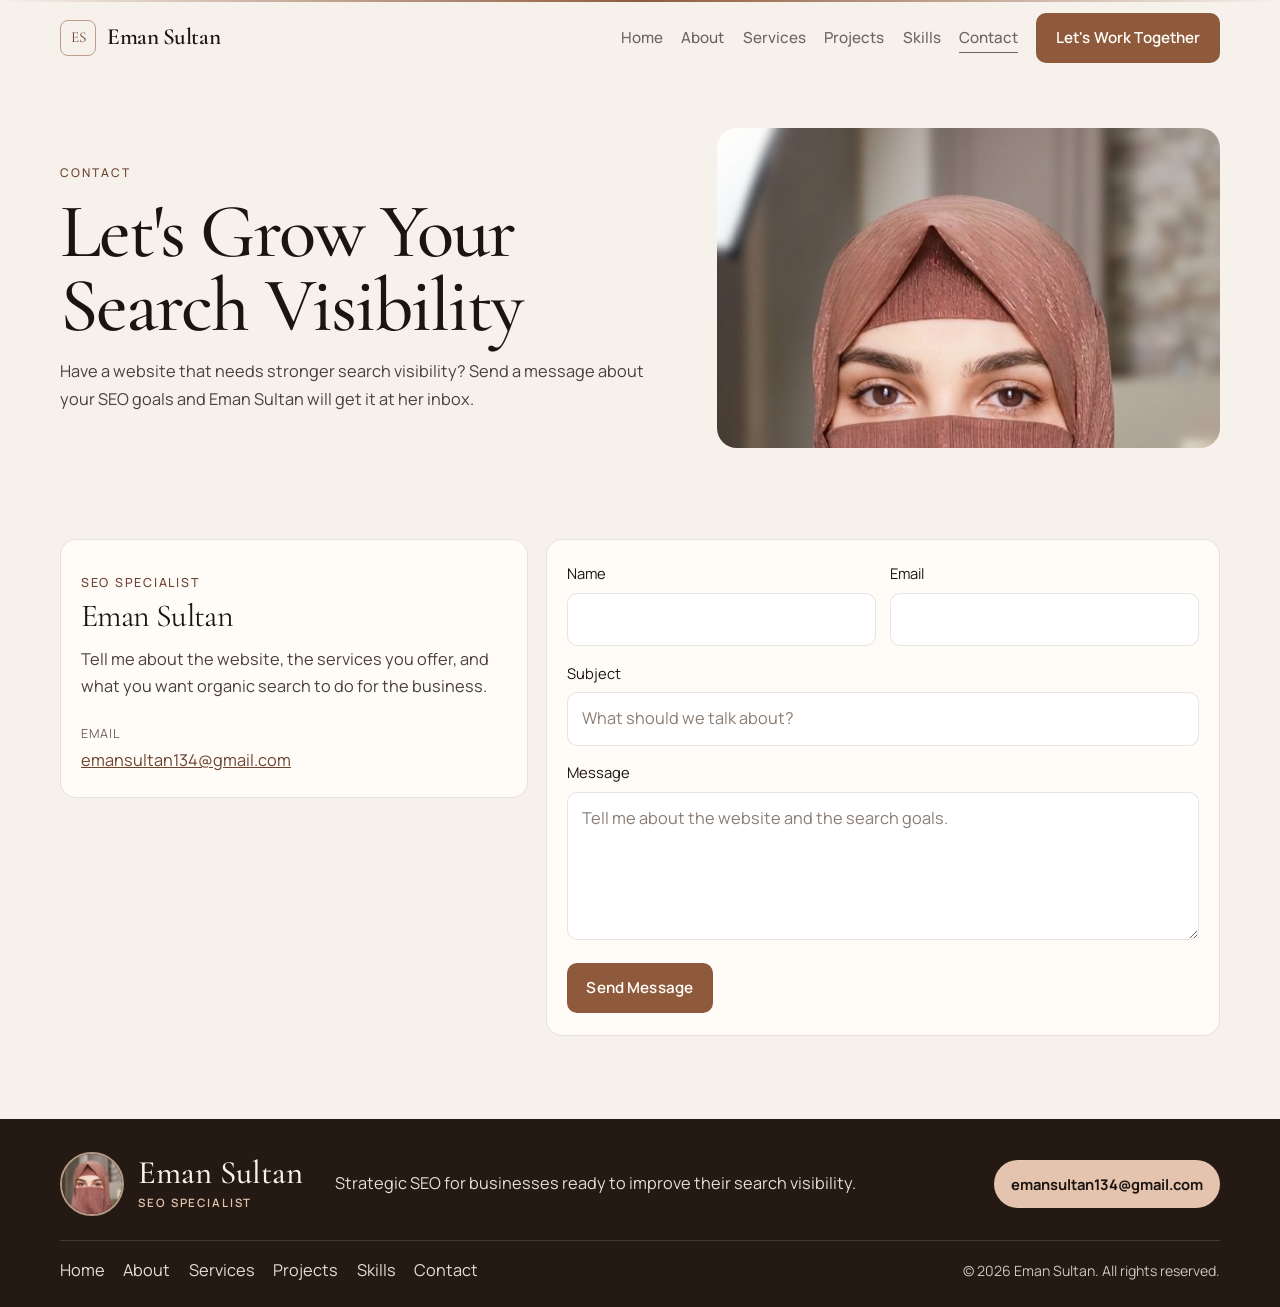
==== commit ace1866a: "Refresh the portfolio look and replace the testimonial placeholder with a note on how the SEO work i" ====
--- a/contact.html
+++ b/contact.html
@@ -16,7 +16,7 @@
   <link rel="icon" href="assets/favicon.svg" type="image/svg+xml" />
   <link rel="preconnect" href="https://fonts.googleapis.com" />
   <link rel="preconnect" href="https://fonts.gstatic.com" crossorigin />
-  <link href="https://fonts.googleapis.com/css2?family=Instrument+Serif:ital@0;1&family=Outfit:wght@400;500;600&display=swap" rel="stylesheet" />
+  <link href="https://fonts.googleapis.com/css2?family=Cormorant+Garamond:ital,wght@0,500;0,600;1,500;1,600&family=Manrope:wght@400;500;600;700&display=swap" rel="stylesheet" />
   <link rel="stylesheet" href="css/styles.css" />
 </head>
 <body>
@@ -46,10 +46,15 @@
 
   <main id="main" tabindex="-1">
     <section class="page-hero" aria-labelledby="contact-title">
-      <div class="container">
-        <p class="kicker">Contact</p>
-        <h1 id="contact-title">Let's Grow Your Search Visibility</h1>
-        <p class="lede">Have a website that needs stronger search visibility? Send a message about your SEO goals and Eman Sultan will get it at her inbox.</p>
+      <div class="container hero-split">
+        <div>
+          <p class="kicker">Contact</p>
+          <h1 id="contact-title">Let's Grow Your Search Visibility</h1>
+          <p class="lede">Have a website that needs stronger search visibility? Send a message about your SEO goals and Eman Sultan will get it at her inbox.</p>
+        </div>
+        <figure class="section-photo frame-photo contact-hero-photo">
+          <img src="assets/eman-portrait.jpg" width="900" height="1200" alt="Portrait of Eman Sultan, SEO Specialist" />
+        </figure>
       </div>
     </section>
 
@@ -102,12 +107,18 @@
 
   <footer class="site-footer">
     <div class="container">
-      <div class="footer-grid">
-        <div>
-          <p class="footer-name">Eman Sultan</p>
-          <p class="footer-role">SEO Specialist</p>
-          <p class="footer-desc">Strategic SEO for businesses ready to improve their search visibility.</p>
+      <div class="footer-panel">
+        <div class="footer-brand">
+          <img class="footer-avatar" src="assets/eman-portrait.jpg" width="72" height="72" alt="" />
+          <div>
+            <p class="footer-name">Eman Sultan</p>
+            <p class="footer-role">SEO Specialist</p>
+          </div>
         </div>
+        <p class="footer-desc">Strategic SEO for businesses ready to improve their search visibility.</p>
+        <a class="footer-mail" href="mailto:emansultan134@gmail.com">emansultan134@gmail.com</a>
+      </div>
+      <div class="footer-bar">
         <nav class="footer-nav" aria-label="Footer">
           <ul>
             <li><a href="index.html#home">Home</a></li>
@@ -118,9 +129,8 @@
             <li><a href="contact.html">Contact</a></li>
           </ul>
         </nav>
+        <p class="copyright">© 2026 Eman Sultan. All rights reserved.</p>
       </div>
-      <p class="footer-mark" aria-hidden="true">Eman Sultan</p>
-      <p class="copyright">© 2026 Eman Sultan. All rights reserved.</p>
     </div>
   </footer>
   <script src="js/main.js"></script>
--- a/css/styles.css
+++ b/css/styles.css
@@ -16,8 +16,8 @@
   --body: #4a403b;
   --muted: #6f655f;
   --danger: #9a3d32;
-  --serif: "Instrument Serif", Georgia, "Times New Roman", serif;
-  --sans: "Outfit", "Segoe UI", sans-serif;
+  --serif: "Cormorant Garamond", Georgia, "Times New Roman", serif;
+  --sans: "Manrope", "Segoe UI", sans-serif;
   --shadow: 0 18px 44px rgba(62, 36, 24, 0.1);
   --header: 76px;
   --container: 1160px;
@@ -164,7 +164,8 @@
 
 .logo-name {
   font-family: var(--serif);
-  font-size: 1.2rem;
+  font-size: 1.45rem;
+  font-weight: 600;
   letter-spacing: -0.02em;
 }
 
@@ -346,10 +347,10 @@
 
 .hero h1 {
   font-family: var(--serif);
-  font-size: clamp(3.15rem, 7.2vw, 6.35rem);
-  font-weight: 400;
-  line-height: 0.92;
-  letter-spacing: -0.035em;
+  font-size: clamp(3.4rem, 7.4vw, 6.6rem);
+  font-weight: 500;
+  line-height: 0.94;
+  letter-spacing: -0.025em;
   color: var(--text);
 }
 
@@ -552,20 +553,20 @@
 h2 {
   color: var(--text);
   font-family: var(--serif);
-  font-size: clamp(2.15rem, 4vw, 3.35rem);
-  font-weight: 400;
-  line-height: 1.08;
-  letter-spacing: -0.03em;
+  font-size: clamp(2.35rem, 4.2vw, 3.6rem);
+  font-weight: 500;
+  line-height: 1.02;
+  letter-spacing: -0.02em;
   text-wrap: balance;
 }
 
 h3 {
   color: var(--text);
   font-family: var(--serif);
-  font-size: 1.45rem;
-  font-weight: 400;
-  line-height: 1.2;
-  letter-spacing: -0.02em;
+  font-size: 1.65rem;
+  font-weight: 600;
+  line-height: 1.15;
+  letter-spacing: -0.015em;
 }
 
 .dek { color: var(--body); }
@@ -589,8 +590,7 @@
 .service-card,
 .why-card,
 .skill-card,
-.contact-card,
-.quote-panel {
+.contact-card {
   border: 1px solid var(--line);
   border-radius: var(--radius);
   background: var(--bg-card);
@@ -807,25 +807,82 @@
 
 .why-card p { margin-top: 0.45rem; }
 
-.quote-panel {
-  position: relative;
-  max-width: 760px;
-  padding: 1.7rem 1.45rem 1.55rem;
+.work-layout {
+  display: grid;
+  gap: 1.6rem;
+  align-items: start;
+}
+
+.work-quote {
+  margin: 0;
+  padding: 1.8rem 1.5rem 1.55rem;
+  border-radius: 20px;
   background:
-    radial-gradient(380px 140px at 0% 0%, rgba(143, 90, 60, 0.1), transparent 70%),
-    var(--bg-card);
-}
-
-.quote-mark {
+    radial-gradient(ellipse at 0% 0%, rgba(228, 196, 174, 0.2), transparent 48%),
+    #241913;
+  color: #f6f1eb;
+}
+
+.work-quote p {
+  font-family: var(--serif);
+  font-size: clamp(1.75rem, 2.5vw, 2.4rem);
+  font-weight: 500;
+  font-style: italic;
+  line-height: 1.22;
+  color: #f6f1eb;
+}
+
+.work-quote footer {
+  display: flex;
+  flex-direction: column;
+  gap: 0.2rem;
+  margin-top: 1.35rem;
+}
+
+.work-quote cite {
+  font-style: normal;
+  font-weight: 700;
+  letter-spacing: 0.01em;
+  color: #e4c4ae;
+}
+
+.work-quote footer span {
+  color: #e6ddd4;
+  font-size: 0.72rem;
+  font-weight: 600;
+  letter-spacing: 0.16em;
+  text-transform: uppercase;
+}
+
+.work-list {
+  display: grid;
+  gap: 0.7rem;
+  margin-top: 1.25rem;
+  list-style: none;
+}
+
+.work-card {
+  display: grid;
+  grid-template-columns: auto minmax(0, 1fr);
+  gap: 0.75rem;
+  align-items: start;
+  padding: 0.95rem 1rem;
+  border: 1px solid var(--line);
+  border-radius: 14px;
+  background: var(--bg-card);
+}
+
+.work-card > span {
+  font-family: var(--serif);
+  font-size: 1.7rem;
+  font-weight: 500;
+  line-height: 1;
   color: var(--gold);
-  font-family: var(--serif);
-  font-size: 4rem;
-  line-height: 0.75;
-}
-
-.quote-panel h3 { margin-top: 0.35rem; }
-
-.quote-panel p { margin-top: 0.55rem; }
+}
+
+.work-card h3 { font-size: 1.4rem; }
+
+.work-card p { margin-top: 0.25rem; }
 
 .contact-card { padding: 1.35rem 1.25rem 1.4rem; }
 
@@ -940,60 +997,113 @@
 .form-success:focus { outline: none; }
 
 .site-footer {
-  padding: 3rem 0 1.5rem;
-  background: #1c1411;
+  padding: 0 0 1.35rem;
+  background: #241913;
   color: #f6f1eb;
-  border-top: 1px solid var(--line);
-}
-
-.footer-grid {
+}
+
+.footer-panel {
   display: grid;
-  gap: 1.5rem;
+  gap: 1.15rem;
+  padding: 2.1rem 0 1.45rem;
+}
+
+.footer-brand {
+  display: flex;
+  align-items: center;
+  gap: 0.9rem;
+}
+
+.footer-avatar {
+  width: 64px;
+  height: 64px;
+  border-radius: 50%;
+  object-fit: cover;
+  object-position: center 30%;
+  border: 2px solid rgba(228, 196, 174, 0.75);
 }
 
 .footer-name {
   color: #f6f1eb;
   font-family: var(--serif);
-  font-size: 1.8rem;
-  line-height: 1;
+  font-size: 2.05rem;
+  font-weight: 500;
+  line-height: 0.95;
 }
 
 .footer-role {
-  margin-top: 0.35rem;
+  margin-top: 0.3rem;
   color: #e4c4ae;
-  font-size: 0.78rem;
-  font-weight: 500;
-  letter-spacing: 0.14em;
+  font-size: 0.72rem;
+  font-weight: 600;
+  letter-spacing: 0.16em;
   text-transform: uppercase;
 }
 
-.footer-desc { max-width: 28rem; margin-top: 0.75rem; color: #e6ddd4; }
+.footer-desc {
+  max-width: 34rem;
+  margin: 0;
+  color: #e6ddd4;
+}
+
+.footer-mail {
+  justify-self: start;
+  padding: 0.72rem 1.05rem;
+  border-radius: 999px;
+  background: #e4c4ae;
+  color: #1c1411;
+  font-size: 0.92rem;
+  font-weight: 700;
+  text-decoration: none;
+  transition: transform 0.35s cubic-bezier(0.22, 1, 0.36, 1), background 0.35s ease;
+}
+
+.footer-mail:hover {
+  background: #f3e2d4;
+  transform: translateY(-2px);
+}
+
+.footer-bar {
+  display: flex;
+  flex-wrap: wrap;
+  align-items: center;
+  justify-content: space-between;
+  gap: 0.8rem 1.4rem;
+  padding-top: 1.05rem;
+  border-top: 1px solid rgba(246, 241, 235, 0.14);
+}
 
 .footer-nav ul {
   display: flex;
   flex-wrap: wrap;
-  gap: 0.7rem 1.15rem;
+  gap: 0.65rem 1.15rem;
   list-style: none;
 }
 
-.footer-nav a { color: #e6ddd4; text-decoration: none; }
-
-.footer-nav a:hover { color: #e4c4ae; }
-
-.footer-mark {
-  width: 100%;
-  margin-top: 2.2rem;
-  overflow: hidden;
-  color: rgba(246, 241, 235, 0.08);
-  font-family: var(--serif);
-  font-size: clamp(3.1rem, 11vw, 7.6rem);
-  line-height: 0.85;
-  letter-spacing: -0.04em;
-  white-space: nowrap;
-}
+.footer-nav a {
+  position: relative;
+  color: #e6ddd4;
+  text-decoration: none;
+}
+
+.footer-nav a::after {
+  content: "";
+  position: absolute;
+  left: 0;
+  right: 0;
+  bottom: -3px;
+  height: 1px;
+  background: #e4c4ae;
+  transform: scaleX(0);
+  transform-origin: left;
+  transition: transform 0.35s ease;
+}
+
+.footer-nav a:hover { color: #f6f1eb; }
+.footer-nav a:hover::after { transform: scaleX(1); }
 
 .copyright {
-  margin-top: 0.8rem;
+  margin: 0;
   color: #cfc4ba;
   font-size: 0.88rem;
 }
@@ -1085,8 +1195,8 @@
 
 .js .reveal {
   opacity: 0;
-  transform: translateY(16px);
-  transition: opacity 0.6s ease, transform 0.6s ease;
+  transform: translateY(22px);
+  transition: opacity 0.9s ease, transform 0.9s cubic-bezier(0.22, 1, 0.36, 1);
 }
 
 .js .reveal.is-inview { opacity: 1; transform: none; }
@@ -1114,7 +1224,7 @@
   width: 100%;
   height: min(640px, 76vh);
   object-fit: cover;
-  object-position: center 12%;
+  object-position: center 24%;
   transform: scale(1.02);
   transition: transform 0.9s cubic-bezier(0.22, 1, 0.36, 1);
 }
@@ -1187,13 +1297,13 @@
 .page-hero { padding: 3.2rem 0 0.5rem; }
 
 .page-hero h1 {
-  max-width: 12ch;
+  max-width: 14ch;
   color: var(--text);
   font-family: var(--serif);
-  font-size: clamp(3rem, 6vw, 5.4rem);
-  font-weight: 400;
-  line-height: 0.95;
-  letter-spacing: -0.035em;
+  font-size: clamp(3.1rem, 6vw, 5.5rem);
+  font-weight: 500;
+  line-height: 0.96;
+  letter-spacing: -0.025em;
 }
 
 .page-hero .lede { margin-top: 1rem; }
@@ -1297,12 +1407,13 @@
     align-items: start;
   }
 
-  .footer-grid {
-    grid-template-columns: 1.4fr 0.8fr;
-    align-items: start;
+  .footer-panel {
+    grid-template-columns: auto minmax(0, 1fr) auto;
+    align-items: center;
+    gap: 2rem;
   }
 
-  .footer-nav ul { justify-content: flex-end; }
+  .footer-nav ul { justify-content: flex-start; }
 }
 
 @media (max-width: 1040px) {
@@ -1375,13 +1486,222 @@
     transition: none !important;
   }
 
-  .js .reveal { opacity: 1; transform: none; }
+  .js .reveal,
+  .js .reveal .service-card,
+  .js .reveal .why-card,
+  .js .reveal .skill-card,
+  .js .reveal .strength-card,
+  .js .reveal .project-card,
+  .js .reveal .process li { opacity: 1; transform: none; }
   .js .bar > span { width: var(--level); }
   .js .spark-line { stroke-dashoffset: 0; }
+  .section-photo img, .about-photo img { transform: none; }
+}
+
+.about-stage,
+.skills-layout,
+.services-head,
+.split-media,
+.hero-split {
+  display: grid;
+  gap: 1.4rem;
+  align-items: center;
+}
+
+.about-photo,
+.section-photo {
+  margin: 0;
+}
+
+.about-photo img,
+.section-photo img {
+  display: block;
+  width: 100%;
+  height: 240px;
+  border-radius: 20px;
+  object-fit: cover;
+  transform: scale(1.08);
+  transition: transform 1.25s cubic-bezier(0.22, 1, 0.36, 1);
+}
+
+.about-photo img {
+  height: min(560px, 72vh);
+  object-position: center 18%;
+}
+
+.frame-photo img { height: 280px; object-position: center; }
+
+.contact-hero-photo img { object-position: center 18%; height: 320px; }
+
+.tall-photo img { height: 320px; object-position: center; }
+
+.section-photo figcaption {
+  margin-top: 0.7rem;
+  color: var(--muted);
+  font-size: 0.75rem;
+  font-weight: 600;
+  letter-spacing: 0.12em;
+  text-transform: uppercase;
+}
+
+.page-hero .section-photo img { transform: scale(1); }
+
+.js .reveal.is-inview .section-photo img,
+.js .reveal.is-inview .about-photo img { transform: scale(1); }
+
+.section-photo:hover img,
+.about-photo:hover img,
+.page-hero .section-photo:hover img { transform: scale(1.06); }
+
+.section-ink {
+  background:
+    radial-gradient(ellipse at 12% 0%, rgba(228, 196, 174, 0.18), transparent 46%),
+    #241913;
+  color: #f3ece6;
+}
+
+.section-ink h2,
+.section-ink h3 { color: #f6f1eb; }
+
+.section-ink .dek,
+.section-ink .service-card p { color: #e4d9d0; }
+
+.section-ink .kicker { color: #e4c4ae; }
+
+.section-ink .service-card {
+  background: rgba(255, 252, 248, 0.06);
+  border-color: rgba(246, 241, 235, 0.12);
+}
+
+.section-ink .icon {
+  color: #e4c4ae;
+  border-color: rgba(228, 196, 174, 0.45);
+}
+
+#process {
+  background:
+    linear-gradient(180deg, #efe6dc 0%, #f7f1ea 100%);
+}
+
+#why {
+  background:
+    radial-gradient(ellipse at 100% 0%, rgba(143, 90, 60, 0.14), transparent 42%),
+    #f6f1eb;
+}
+
+.js .reveal .service-card,
+.js .reveal .why-card,
+.js .reveal .skill-card,
+.js .reveal .strength-card,
+.js .reveal .project-card,
+.js .reveal .process li,
+.js .reveal .work-card {
+  opacity: 0;
+  transform: translateY(24px);
+}
+
+.js .reveal.is-inview .service-card,
+.js .reveal.is-inview .why-card,
+.js .reveal.is-inview .skill-card,
+.js .reveal.is-inview .strength-card,
+.js .reveal.is-inview .project-card,
+.js .reveal.is-inview .process li,
+.js .reveal.is-inview .work-card {
+  opacity: 1;
+  transform: none;
+  transition: opacity 0.75s ease, transform 0.75s cubic-bezier(0.22, 1, 0.36, 1), box-shadow 0.4s ease, border-color 0.3s ease, background-color 0.3s ease;
+}
+
+.js .reveal.is-inview .service-card:nth-child(2),
+.js .reveal.is-inview .why-card:nth-child(2),
+.js .reveal.is-inview .skill-card:nth-child(2),
+.js .reveal.is-inview .strength-card:nth-child(2),
+.js .reveal.is-inview .project-card:nth-child(2),
+.js .reveal.is-inview .process li:nth-child(2),
+.js .reveal.is-inview .work-card:nth-child(2) { transition-delay: 0.08s; }
+
+.js .reveal.is-inview .service-card:nth-child(3),
+.js .reveal.is-inview .why-card:nth-child(3),
+.js .reveal.is-inview .skill-card:nth-child(3),
+.js .reveal.is-inview .strength-card:nth-child(3),
+.js .reveal.is-inview .project-card:nth-child(3),
+.js .reveal.is-inview .process li:nth-child(3),
+.js .reveal.is-inview .work-card:nth-child(3) { transition-delay: 0.16s; }
+
+.js .reveal.is-inview .service-card:nth-child(4),
+.js .reveal.is-inview .why-card:nth-child(4),
+.js .reveal.is-inview .strength-card:nth-child(4),
+.js .reveal.is-inview .project-card:nth-child(4),
+.js .reveal.is-inview .process li:nth-child(4) { transition-delay: 0.24s; }
+
+.js .reveal.is-inview .service-card:nth-child(5),
+.js .reveal.is-inview .project-card:nth-child(5),
+.js .reveal.is-inview .process li:nth-child(5) { transition-delay: 0.32s; }
+
+.js .reveal.is-inview .service-card:nth-child(6) { transition-delay: 0.4s; }
+.js .reveal.is-inview .service-card:nth-child(7) { transition-delay: 0.48s; }
+.js .reveal.is-inview .service-card:nth-child(8) { transition-delay: 0.56s; }
+
+.js .reveal.is-inview .service-card:hover,
+.js .reveal.is-inview .why-card:hover,
+.js .reveal.is-inview .skill-card:hover,
+.js .reveal.is-inview .strength-card:hover,
+.js .reveal.is-inview .project-card:hover,
+.js .reveal.is-inview .project-card:focus-within {
+  transform: translateY(-6px);
+  transition-delay: 0s;
+}
+
+.section-ink .service-card:hover {
+  background: rgba(255, 252, 248, 0.11);
+  border-color: rgba(228, 196, 174, 0.5);
+}
+
+@media (min-width: 860px) {
+  .services-head,
+  .split-media,
+  .hero-split {
+    grid-template-columns: minmax(0, 1.05fr) minmax(240px, 0.85fr);
+    gap: 2.2rem;
+  }
+
+  .about-stage {
+    grid-template-columns: minmax(240px, 0.78fr) minmax(0, 1.22fr);
+    gap: 2.4rem;
+    align-items: start;
+  }
+
+  .about-stage .about-grid { grid-template-columns: 1fr; }
+
+  .skills-layout {
+    grid-template-columns: minmax(220px, 0.72fr) minmax(0, 1.28fr);
+    gap: 2rem;
+    align-items: stretch;
+  }
+
+  .work-layout {
+    grid-template-columns: minmax(0, 0.92fr) minmax(0, 1.08fr);
+    gap: 2.2rem;
+    align-items: center;
+  }
+
+  .tall-photo img { height: 460px; }
 }
 
 @media print {
-  .site-header, .nav-toggle, .hero-bg, .footer-mark { display: none; }
+  .site-header, .nav-toggle, .hero-bg { display: none; }
   body { background: #fff; color: #1a140c; }
-  .section-alt, .site-footer { background: #fff; }
-}
+  .section-alt, .section-ink, .site-footer { background: #fff; color: #1a140c; }
+  .section-ink h2, .section-ink h3, .footer-name { color: #1a140c; }
+}
+
+@media (prefers-reduced-motion: reduce) {
+  .js .reveal .service-card,
+  .js .reveal .why-card,
+  .js .reveal .skill-card,
+  .js .reveal .strength-card,
+  .js .reveal .project-card,
+  .js .reveal .process li,
+  .js .reveal .work-card { opacity: 1; transform: none; }
+  .section-photo img, .about-photo img { transform: none; }
+}
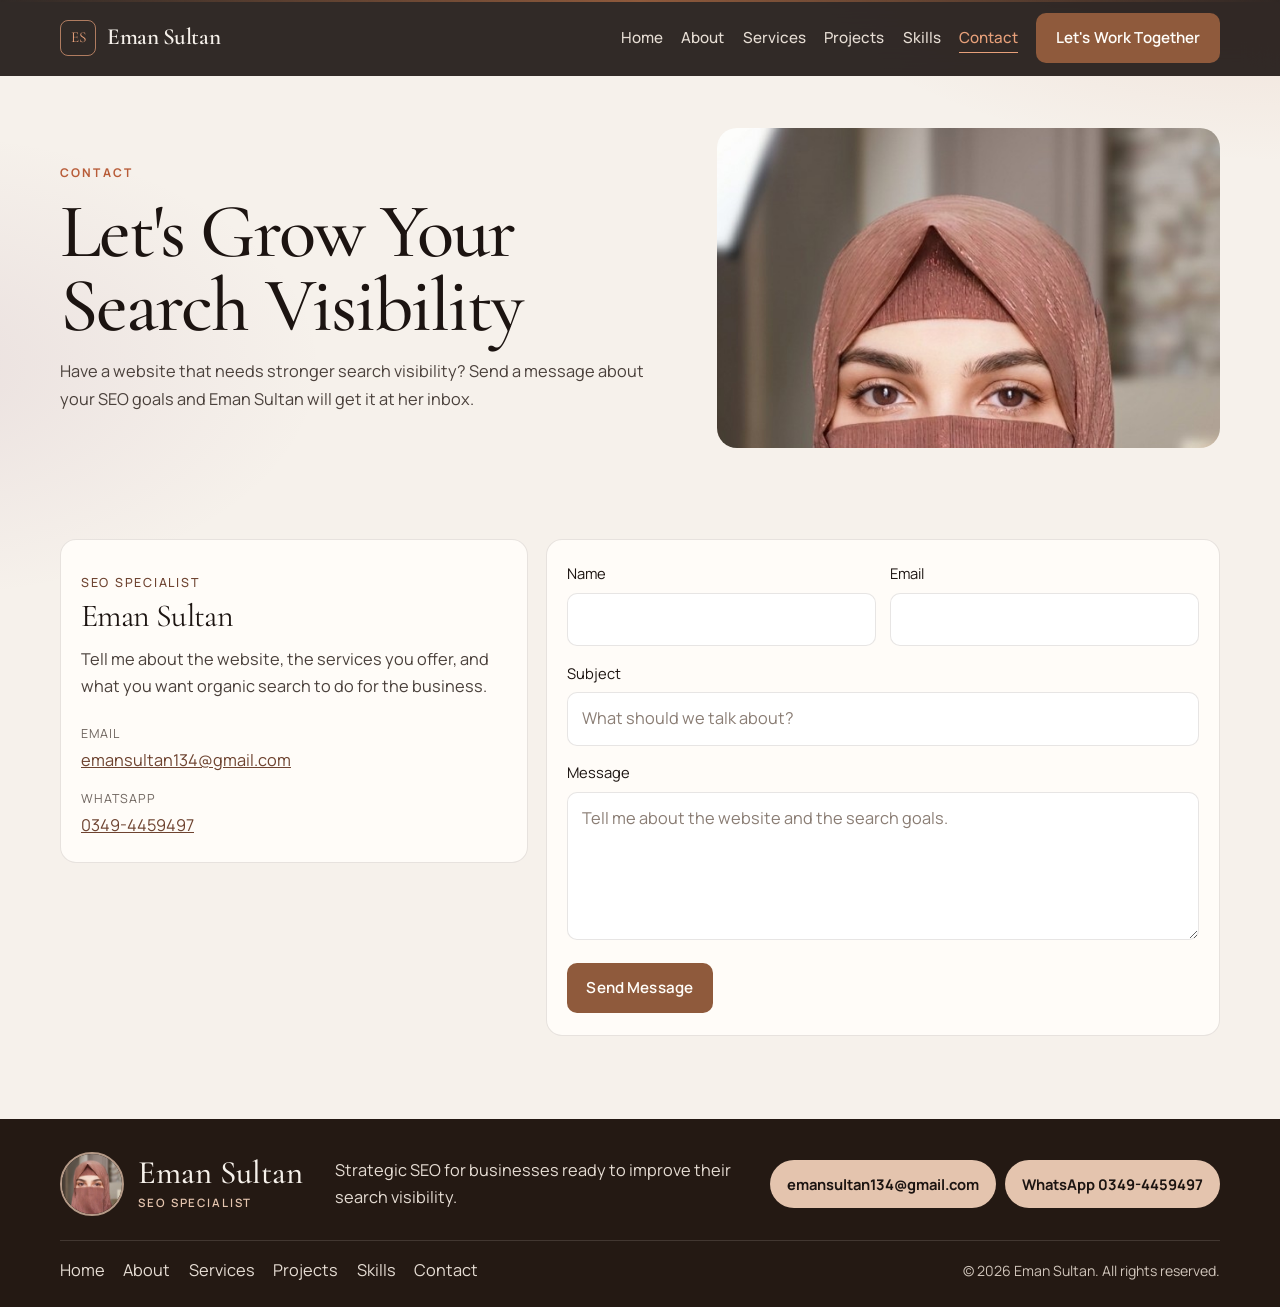
==== commit 7d4aee88: "Add the WhatsApp number and refresh the project list and contact form layout." ====
--- a/contact.html
+++ b/contact.html
@@ -70,6 +70,10 @@
                 <span class="contact-label">Email</span>
                 <a class="contact-value" href="mailto:emansultan134@gmail.com">emansultan134@gmail.com</a>
               </li>
+              <li>
+                <span class="contact-label">WhatsApp</span>
+                <a class="contact-value" href="https://wa.me/923494459497" target="_blank" rel="noopener noreferrer">0349-4459497</a>
+              </li>
             </ul>
           </aside>
 
@@ -116,7 +120,10 @@
           </div>
         </div>
         <p class="footer-desc">Strategic SEO for businesses ready to improve their search visibility.</p>
-        <a class="footer-mail" href="mailto:emansultan134@gmail.com">emansultan134@gmail.com</a>
+        <div class="footer-actions">
+          <a class="footer-mail" href="mailto:emansultan134@gmail.com">emansultan134@gmail.com</a>
+          <a class="footer-mail" href="https://wa.me/923494459497" target="_blank" rel="noopener noreferrer">WhatsApp 0349-4459497</a>
+        </div>
       </div>
       <div class="footer-bar">
         <nav class="footer-nav" aria-label="Footer">
--- a/css/styles.css
+++ b/css/styles.css
@@ -37,7 +37,10 @@
   font-size: 1.02rem;
   line-height: 1.7;
   color: var(--body);
-  background: var(--bg);
+  background:
+    radial-gradient(920px 460px at 100% -8%, rgba(184, 92, 56, 0.16), transparent 58%),
+    radial-gradient(760px 420px at -8% 28%, rgba(146, 98, 128, 0.12), transparent 56%),
+    var(--bg);
   text-rendering: optimizeLegibility;
   -webkit-font-smoothing: antialiased;
 }
@@ -124,7 +127,7 @@
   position: absolute;
   inset: 0;
   z-index: -1;
-  background: rgba(246, 241, 235, 0.92);
+  background: rgba(22, 14, 12, 0.88);
   backdrop-filter: blur(16px);
   pointer-events: none;
 }
@@ -147,7 +150,7 @@
   align-items: center;
   gap: 0.7rem;
   text-decoration: none;
-  color: var(--text);
+  color: #f6f1eb;
 }
 
 .logo-mark {
@@ -155,9 +158,9 @@
   height: 36px;
   display: grid;
   place-items: center;
-  border: 1px solid rgba(143, 90, 60, 0.55);
+  border: 1px solid rgba(231, 160, 122, 0.7);
   border-radius: 8px;
-  color: var(--gold-2);
+  color: #e7a07a;
   font-family: var(--serif);
   font-size: 0.95rem;
 }
@@ -175,10 +178,10 @@
   justify-content: center;
   width: 44px;
   height: 44px;
-  border: 1px solid var(--line);
+  border: 1px solid rgba(246, 241, 235, 0.22);
   border-radius: 10px;
   background: transparent;
-  color: var(--text);
+  color: #f6f1eb;
 }
 
 .nav-toggle-box {
@@ -221,14 +224,15 @@
 
 .nav-list a:not(.btn) {
   text-decoration: none;
-  color: var(--muted);
+  color: #e6ddd4;
   font-size: 0.95rem;
   font-weight: 500;
   transition: color 0.2s ease;
 }
 
 .nav-list a:not(.btn):hover,
-.nav-list a:not(.btn)[aria-current="true"] { color: var(--gold-2); }
+.nav-list a:not(.btn)[aria-current="true"],
+.nav-list a:not(.btn)[aria-current="page"] { color: #e7a07a; }
 
 [hidden] { display: none !important; }
 
@@ -286,10 +290,10 @@
   inset: 0;
   z-index: -1;
   overflow: hidden;
-  background-color: var(--bg);
+  background-color: #140e0c;
   background-image:
-    linear-gradient(rgba(62, 42, 34, 0.045) 1px, transparent 1px),
-    linear-gradient(90deg, rgba(62, 42, 34, 0.045) 1px, transparent 1px);
+    linear-gradient(rgba(246, 241, 235, 0.045) 1px, transparent 1px),
+    linear-gradient(90deg, rgba(246, 241, 235, 0.045) 1px, transparent 1px);
   background-size: 72px 72px;
 }
 
@@ -298,8 +302,9 @@
   position: absolute;
   inset: -12%;
   background:
-    radial-gradient(520px 360px at 18% 28%, rgba(143, 90, 60, 0.16), transparent 70%),
-    radial-gradient(460px 340px at 82% 72%, rgba(196, 148, 122, 0.18), transparent 70%);
+    radial-gradient(620px 420px at 14% 18%, rgba(184, 92, 56, 0.55), transparent 68%),
+    radial-gradient(520px 380px at 86% 78%, rgba(122, 72, 108, 0.42), transparent 70%),
+    radial-gradient(420px 300px at 72% 8%, rgba(212, 164, 96, 0.28), transparent 72%);
   animation: drift 18s ease-in-out infinite alternate;
 }
 
@@ -309,9 +314,9 @@
   left: 0;
   right: 0;
   bottom: 0;
-  height: 90px;
+  height: 110px;
   z-index: 1;
-  background: linear-gradient(transparent, var(--bg-alt));
+  background: linear-gradient(transparent, #f4ebe4);
 }
 
 @keyframes drift {
@@ -327,17 +332,19 @@
 
 .kicker {
   margin: 0 0 0.75rem;
-  color: var(--gold-2);
+  color: #b85c38;
   font-size: 0.75rem;
-  font-weight: 500;
-  letter-spacing: 0.16em;
+  font-weight: 700;
+  letter-spacing: 0.18em;
   text-transform: uppercase;
 }
 
 .kicker span {
   margin-right: 0.5rem;
+  color: #8a3e28;
   font-family: var(--serif);
   font-size: 0.95rem;
+  font-weight: 600;
   letter-spacing: 0;
   text-transform: none;
 }
@@ -351,13 +358,34 @@
   font-weight: 500;
   line-height: 0.94;
   letter-spacing: -0.025em;
-  color: var(--text);
+  color: #f8f1ea;
+}
+
+.hero .kicker,
+.hero .kicker span { color: #e7a07a; }
+
+.hero .lede,
+.hero .stat-line,
+.hero .cred-list,
+.hero .portrait figcaption { color: #e4d8ce; }
+
+.hero .stat-line strong { color: #fffdf9; }
+
+.hero .btn-secondary {
+  color: #f6f1eb;
+  border-color: rgba(246, 241, 235, 0.38);
+}
+
+.hero .btn-secondary:hover {
+  border-color: #e7a07a;
+  color: #fffdf9;
+  background: rgba(231, 160, 122, 0.14);
 }
 
 .hero-lead {
   max-width: 16em;
   margin-top: 1.15rem;
-  color: var(--text);
+  color: #f3e6da;
   font-size: clamp(1.35rem, 2.3vw, 1.9rem);
   font-weight: 500;
   line-height: 1.25;
@@ -369,7 +397,7 @@
   font-family: var(--serif);
   font-style: italic;
   font-weight: 400;
-  color: var(--gold-2);
+  color: #e7a07a;
 }
 
 .lede {
@@ -498,21 +526,29 @@
 
 .metrics {
   display: grid;
-  gap: 0.8rem;
+  gap: 0.95rem;
   margin-top: 1.1rem;
   list-style: none;
 }
 
+.metric {
+  display: grid;
+  grid-template-columns: minmax(8.5rem, 0.72fr) minmax(0, 1.4fr);
+  gap: 0.55rem 1rem;
+  align-items: center;
+}
+
 .metric-label {
   display: block;
-  margin-bottom: 0.35rem;
+  margin: 0;
   color: var(--text);
-  font-size: 0.92rem;
+  font-size: 0.9rem;
+  font-weight: 600;
 }
 
 .bar {
   display: block;
-  height: 4px;
+  height: 7px;
   overflow: hidden;
   border-radius: 99px;
   background: rgba(62, 42, 34, 0.08);
@@ -523,19 +559,22 @@
   width: var(--level);
   height: 100%;
   border-radius: inherit;
-  background: linear-gradient(90deg, var(--gold-deep), var(--gold-2));
-}
-
-.js .bar > span { width: 0; }
+  background: linear-gradient(90deg, #8a3e28, #c46a45 62%, #e7a07a);
+  box-shadow: 0 0 14px rgba(184, 92, 56, 0.28);
+  transform: scaleX(1);
+  transform-origin: left center;
+}
+
+.js .bar > span { transform: scaleX(0); }
 
 .js .dashboard.is-live .bar > span {
-  width: var(--level);
-  transition: width 1.05s cubic-bezier(0.2, 0.65, 0.2, 1);
-}
-
-.metric:nth-child(2) .bar > span { transition-delay: 0.08s; }
-.metric:nth-child(3) .bar > span { transition-delay: 0.16s; }
-.metric:nth-child(4) .bar > span { transition-delay: 0.24s; }
+  transform: scaleX(1);
+  transition: transform 1.25s cubic-bezier(0.16, 1, 0.3, 1);
+}
+
+.metric:nth-child(2) .bar > span { transition-delay: 0.14s; }
+.metric:nth-child(3) .bar > span { transition-delay: 0.28s; }
+.metric:nth-child(4) .bar > span { transition-delay: 0.42s; }
 
 .dashboard figcaption {
   margin-top: 0.95rem;
@@ -662,6 +701,22 @@
 
 .service-card p { margin-top: 0.55rem; }
 
+.evolve {
+  max-width: 12ch;
+  margin: 0 0 0.9rem;
+  color: var(--text);
+  font-family: var(--serif);
+  font-size: clamp(2.4rem, 4vw, 3.45rem);
+  font-weight: 500;
+  line-height: 0.98;
+  letter-spacing: -0.03em;
+}
+
+.evolve em {
+  font-style: italic;
+  color: #b85c38;
+}
+
 .process { list-style: none; }
 
 .process li {
@@ -672,11 +727,11 @@
 .process li::before {
   content: "";
   position: absolute;
-  top: 2.2rem;
+  top: 2.55rem;
   bottom: 0;
-  left: 1.05rem;
-  width: 1px;
-  background: rgba(143, 90, 60, 0.45);
+  left: 1.2rem;
+  width: 1.5px;
+  background: linear-gradient(#b85c38, rgba(184, 92, 56, 0.15));
 }
 
 .process li:last-child { padding-bottom: 0; }
@@ -686,27 +741,72 @@
   position: absolute;
   top: 0;
   left: 0;
-  width: 2.2rem;
-  height: 2.2rem;
+  width: 2.55rem;
+  height: 2.55rem;
   display: grid;
   place-items: center;
-  border: 1px solid var(--line-strong);
+  border: 1.5px solid #b85c38;
   border-radius: 50%;
-  background: var(--bg-alt);
-  color: var(--gold-2);
+  background: #fffdf9;
+  color: #b85c38;
   font-family: var(--serif);
-  font-size: 0.95rem;
-}
-
-.process h3 { margin-bottom: 0.3rem; font-size: 1.4rem; }
+  font-size: 1.05rem;
+  box-shadow: 0 8px 18px rgba(143, 90, 60, 0.12);
+}
+
+.process h3 { margin-bottom: 0.35rem; font-size: 1.7rem; }
+
+.project-quote {
+  display: grid;
+  grid-template-columns: auto minmax(0, 1fr);
+  gap: 1rem;
+  align-items: center;
+  margin: 0 0 1.5rem;
+  padding: 1.15rem 1.25rem;
+  border-radius: 20px;
+  background:
+    radial-gradient(ellipse at 0% 0%, rgba(228, 196, 174, 0.22), transparent 46%),
+    #241913;
+  color: #f6f1eb;
+}
+
+.project-quote img {
+  width: 76px;
+  height: 76px;
+  border: 2px solid #e4c4ae;
+  border-radius: 50%;
+  object-fit: cover;
+  object-position: center 22%;
+}
+
+.project-quote p {
+  font-family: var(--serif);
+  font-size: clamp(1.4rem, 2.2vw, 1.95rem);
+  font-style: italic;
+  font-weight: 500;
+  line-height: 1.25;
+  color: #f6f1eb;
+}
+
+.project-quote cite {
+  display: block;
+  margin-top: 0.45rem;
+  color: #e4c4ae;
+  font-size: 0.75rem;
+  font-style: normal;
+  font-weight: 700;
+  letter-spacing: 0.14em;
+  text-transform: uppercase;
+}
 
 .project-card {
   display: flex;
   flex-direction: column;
   overflow: hidden;
-  border: 1px solid var(--line);
-  border-radius: var(--radius);
+  border: 1px solid rgba(143, 90, 60, 0.16);
+  border-radius: 20px;
   background: var(--bg-card);
+  box-shadow: 0 14px 34px rgba(62, 36, 24, 0.07);
   cursor: pointer;
   transition: transform 0.4s cubic-bezier(0.22, 1, 0.36, 1), border-color 0.3s ease, background-color 0.3s ease, box-shadow 0.4s ease;
 }
@@ -762,14 +862,14 @@
 }
 
 .project-industry {
-  color: var(--gold-2);
-  font-size: 0.75rem;
-  font-weight: 500;
-  letter-spacing: 0.14em;
+  color: #b85c38;
+  font-size: 0.72rem;
+  font-weight: 700;
+  letter-spacing: 0.16em;
   text-transform: uppercase;
 }
 
-.project-title { font-size: 1.7rem; }
+.project-title { font-size: 1.9rem; }
 
 .tag-list { margin-top: 0.15rem; }
 
@@ -1474,6 +1574,7 @@
   .portrait-frame img { height: 460px; }
   .view-project, .contact-card .btn { width: 100%; }
   .dash-top { flex-direction: column; }
+  .metric { grid-template-columns: 1fr; gap: 0.35rem; }
 }
 
 @media (prefers-reduced-motion: reduce) {
@@ -1493,7 +1594,7 @@
   .js .reveal .strength-card,
   .js .reveal .project-card,
   .js .reveal .process li { opacity: 1; transform: none; }
-  .js .bar > span { width: var(--level); }
+  .js .bar > span { width: var(--level); transform: none; }
   .js .spark-line { stroke-dashoffset: 0; }
   .section-photo img, .about-photo img { transform: none; }
 }
@@ -1511,6 +1612,19 @@
 .about-photo,
 .section-photo {
   margin: 0;
+}
+
+.about-photo {
+  padding: 7px;
+  border-radius: 28px;
+  background: linear-gradient(155deg, #e7a07a, #b85c38 42%, #2a1814 100%);
+  box-shadow: 0 28px 54px rgba(42, 24, 20, 0.2);
+}
+
+#about {
+  background:
+    radial-gradient(ellipse at 0% 10%, rgba(184, 92, 56, 0.2), transparent 46%),
+    linear-gradient(145deg, #f8e4d8 0%, #f3d9cc 48%, #efe3ef 100%);
 }
 
 .about-photo img,
@@ -1526,7 +1640,7 @@
 
 .about-photo img {
   height: min(560px, 72vh);
-  object-position: center 18%;
+  object-position: 64% 12%;
 }
 
 .frame-photo img { height: 280px; object-position: center; }
@@ -1580,7 +1694,8 @@
 
 #process {
   background:
-    linear-gradient(180deg, #efe6dc 0%, #f7f1ea 100%);
+    radial-gradient(ellipse at 0% 0%, rgba(184, 92, 56, 0.1), transparent 42%),
+    linear-gradient(180deg, #f3e6da 0%, #f7f1ea 100%);
 }
 
 #why {
@@ -1685,6 +1800,8 @@
     align-items: center;
   }
 
+  .work-list { grid-template-columns: repeat(3, minmax(0, 1fr)); }
+
   .tall-photo img { height: 460px; }
 }
 
@@ -1705,3 +1822,451 @@
   .js .reveal .work-card { opacity: 1; transform: none; }
   .section-photo img, .about-photo img { transform: none; }
 }
+
+.strength-card,
+.section-ink .service-card,
+.skill-card,
+.why-card,
+.work-card {
+  border: 0;
+  border-radius: 0;
+  background: transparent;
+  box-shadow: none;
+}
+
+.strengths { gap: 0; }
+
+.strength-card {
+  padding: 0.95rem 0 1rem;
+  border-bottom: 1px solid rgba(138, 62, 40, 0.22);
+}
+
+.strength-card h3 { font-size: 1.55rem; }
+
+.service-grid { gap: 0 2rem; }
+
+.section-ink .service-card {
+  display: grid;
+  grid-template-columns: auto minmax(0, 1fr);
+  column-gap: 0.9rem;
+  align-items: start;
+  padding: 1.15rem 0;
+  border-bottom: 1px solid rgba(246, 241, 235, 0.16);
+}
+
+.section-ink .service-card .icon {
+  grid-row: 1 / span 2;
+  margin: 0.15rem 0 0;
+  background: rgba(231, 160, 122, 0.08);
+}
+
+.section-ink .service-card h3,
+.section-ink .service-card p { grid-column: 2; }
+
+.section-ink .service-card:hover {
+  background: transparent;
+  border-bottom-color: rgba(231, 160, 122, 0.7);
+}
+
+.skill-grid { gap: 0; }
+
+.skill-card { padding: 0 0 0.2rem; }
+
+.skill-card h3 {
+  margin-bottom: 0.35rem;
+  font-size: 2rem;
+}
+
+.why-grid { gap: 1.4rem 1.6rem; }
+
+.why-card { padding: 0; }
+
+.why-num {
+  margin-bottom: 0.35rem;
+  font-size: clamp(2.6rem, 4vw, 3.6rem);
+  line-height: 0.8;
+  color: rgba(184, 92, 56, 0.9);
+}
+
+.why-card h3 { font-size: 1.7rem; }
+
+.work-list { gap: 1.6rem; }
+
+.work-card {
+  display: block;
+  padding: 0;
+}
+
+.work-card > span {
+  display: inline-grid;
+  place-items: center;
+  width: 3.15rem;
+  height: 3.15rem;
+  margin-bottom: 0.8rem;
+  border: 1.5px solid #b85c38;
+  border-radius: 50%;
+  background: #fffdf9;
+  font-size: 1.25rem;
+}
+
+#skills {
+  background: linear-gradient(180deg, #f7f1ea 0%, #f3e7f1 100%);
+}
+
+#why {
+  background:
+    radial-gradient(ellipse at 0% 100%, rgba(122, 72, 108, 0.12), transparent 46%),
+    #f6f1eb;
+}
+
+.project-grid { grid-template-columns: 1fr; }
+
+.project-card:not(.is-feature) {
+  flex-direction: row;
+  border: 0;
+  border-bottom: 1px solid rgba(143, 90, 60, 0.16);
+  border-radius: 0;
+  background: transparent;
+  box-shadow: none;
+}
+
+.project-card:not(.is-feature) .project-art {
+  width: 132px;
+  min-height: 100%;
+  flex: 0 0 132px;
+}
+
+.project-card:not(.is-feature):hover,
+.project-card:not(.is-feature):focus-within {
+  transform: none;
+  border-color: rgba(184, 92, 56, 0.45);
+  background: rgba(255, 252, 248, 0.45);
+  box-shadow: none;
+}
+
+.js .reveal.is-inview .service-card:hover,
+.js .reveal.is-inview .why-card:hover,
+.js .reveal.is-inview .skill-card:hover,
+.js .reveal.is-inview .strength-card:hover,
+.js .reveal.is-inview .project-card:not(.is-feature):hover,
+.js .reveal.is-inview .project-card:not(.is-feature):focus-within {
+  transform: none;
+  box-shadow: none;
+}
+
+@media (min-width: 860px) {
+  .about-stage .strengths { grid-template-columns: 1fr; }
+}
+
+@media (min-width: 700px) {
+  .project-grid { grid-template-columns: 1fr; }
+  .why-grid { grid-template-columns: repeat(4, minmax(0, 1fr)); }
+  .skill-card + .skill-card {
+    padding-left: 1.25rem;
+    border-left: 1px solid rgba(138, 62, 40, 0.18);
+  }
+}
+
+@media (max-width: 700px) {
+  .project-card:not(.is-feature) { flex-direction: column; }
+  .project-card:not(.is-feature) .project-art {
+    width: 100%;
+    flex-basis: auto;
+    min-height: 96px;
+  }
+}
+
+.grow-wrap { padding: 0; }
+
+.grow {
+  position: relative;
+  padding: 4.4rem 0 3.2rem;
+  color: #f7f1ea;
+  isolation: isolate;
+}
+
+.grow-bg {
+  position: absolute;
+  inset: 0;
+  z-index: -1;
+  overflow: hidden;
+}
+
+.grow-bg img {
+  width: 100%;
+  height: 100%;
+  object-fit: cover;
+  object-position: center 40%;
+}
+
+.grow-bg::after {
+  content: "";
+  position: absolute;
+  inset: 0;
+  background:
+    linear-gradient(90deg, rgba(16, 12, 10, 0.82) 0%, rgba(16, 12, 10, 0.62) 48%, rgba(16, 12, 10, 0.55) 100%),
+    linear-gradient(180deg, rgba(16, 12, 10, 0.25), rgba(16, 12, 10, 0.55));
+}
+
+.grow-inner { position: relative; }
+
+.grow-pill {
+  display: inline-flex;
+  margin: 0;
+  padding: 0.38rem 0.75rem;
+  border-radius: 999px;
+  background: #8f5a3c;
+  color: #fffdf9;
+  font-size: 0.72rem;
+  font-weight: 700;
+  letter-spacing: 0.14em;
+  text-transform: uppercase;
+}
+
+.grow-top {
+  display: grid;
+  gap: 1.2rem;
+  align-items: end;
+  margin-top: 1.35rem;
+}
+
+.grow-top h2 {
+  max-width: 11ch;
+  color: #fffdf9;
+  font-size: clamp(2.8rem, 5.4vw, 4.8rem);
+  line-height: 0.94;
+}
+
+.grow-top p {
+  max-width: 34rem;
+  margin: 0;
+  color: rgba(247, 241, 234, 0.9);
+  font-size: 1.05rem;
+}
+
+.grow-cols {
+  display: grid;
+  margin-top: 2.6rem;
+  border-top: 1px solid rgba(247, 241, 234, 0.28);
+}
+
+.grow-cols article {
+  padding: 1.45rem 1.25rem 0.2rem;
+}
+
+.grow-icon {
+  display: inline-grid;
+  place-items: center;
+  width: 36px;
+  height: 36px;
+  margin-bottom: 0.85rem;
+  border-radius: 8px;
+  background: rgba(143, 90, 60, 0.95);
+  color: #fffdf9;
+}
+
+.grow-icon svg { width: 18px; height: 18px; }
+
+.grow-cols h3 {
+  color: #fffdf9;
+  font-size: 1.45rem;
+}
+
+.grow-cols ul {
+  margin: 0.7rem 0 1.15rem;
+  padding: 0;
+  list-style: none;
+}
+
+.grow-cols li {
+  position: relative;
+  padding-left: 0.9rem;
+  color: rgba(247, 241, 234, 0.9);
+  font-size: 0.95rem;
+}
+
+.grow-cols a { color: #fffdf9; }
+
+.footer-actions {
+  display: flex;
+  flex-wrap: wrap;
+  gap: 0.6rem;
+}
+
+.grow-cols li::before {
+  content: "";
+  position: absolute;
+  top: 0.62em;
+  left: 0;
+  width: 5px;
+  height: 5px;
+  border-radius: 50%;
+  background: #e7a07a;
+}
+
+.grow-form { padding: 2.6rem 0 4.5rem; }
+
+@media (min-width: 860px) {
+  .grow-top {
+    grid-template-columns: minmax(0, 1.15fr) minmax(240px, 0.85fr);
+    gap: 2rem;
+  }
+
+  .grow-cols { grid-template-columns: repeat(3, minmax(0, 1fr)); }
+
+  .grow-cols article {
+    border-right: 1px solid rgba(247, 241, 234, 0.28);
+  }
+
+  .grow-cols article:last-child { border-right: 0; }
+}
+
+@media (max-width: 859px) {
+  .grow-cols article + article {
+    border-top: 1px solid rgba(247, 241, 234, 0.28);
+  }
+}
+
+.grow-form .contact-card {
+  border: 0;
+  border-radius: 0;
+  background: transparent;
+  box-shadow: none;
+  padding: 0;
+}
+
+.grow-form .contact-grid {
+  gap: 2rem 3rem;
+  padding-top: 0.4rem;
+}
+
+.grow-form .contact-name,
+.grow-form h3 {
+  font-size: clamp(2.2rem, 4vw, 3.2rem);
+}
+
+.grow-form input,
+.grow-form select,
+.grow-form textarea {
+  border: 0;
+  border-bottom: 1px solid rgba(28, 20, 17, 0.22);
+  border-radius: 0;
+  background: transparent;
+  padding-left: 0;
+  padding-right: 0;
+}
+
+.grow-form textarea { min-height: 120px; }
+
+.grow-form input:focus,
+.grow-form select:focus,
+.grow-form textarea:focus {
+  outline: none;
+  border-bottom-color: #b85c38;
+}
+
+#portfolio .project-grid {
+  counter-reset: folio;
+  gap: 0;
+}
+
+#portfolio .project-card {
+  position: relative;
+  counter-increment: folio;
+  display: grid;
+  grid-template-columns: 4.4rem minmax(0, 1fr);
+  gap: 0.35rem 1.2rem;
+  align-items: center;
+  padding: 1.55rem 0;
+  border: 0;
+  border-bottom: 1px solid rgba(28, 20, 17, 0.12);
+  border-radius: 0;
+  background: transparent;
+  box-shadow: none;
+}
+
+#portfolio .project-card::before {
+  content: counter(folio, decimal-leading-zero);
+  grid-row: 1 / span 2;
+  color: #b85c38;
+  font-family: var(--serif);
+  font-size: 1.35rem;
+  letter-spacing: 0.04em;
+}
+
+#portfolio .project-art,
+#portfolio .tag-list { display: none; }
+
+#portfolio .project-body {
+  display: grid;
+  gap: 0.2rem 1rem;
+  padding: 0;
+}
+
+#portfolio .project-industry {
+  grid-column: 1;
+  margin: 0;
+}
+
+#portfolio .project-title {
+  grid-column: 1;
+  font-size: clamp(1.85rem, 3vw, 2.7rem);
+  line-height: 1;
+}
+
+#portfolio .project-copy {
+  grid-column: 1;
+  max-width: 62ch;
+  margin: 0.25rem 0 0;
+}
+
+#portfolio .view-project {
+  grid-column: 1;
+  justify-self: start;
+  min-height: 0;
+  margin-top: 0.45rem;
+  padding: 0;
+  border: 0;
+  background: transparent;
+  color: #8f5a3c;
+  font-family: var(--serif);
+  font-size: 1.25rem;
+}
+
+#portfolio .view-project::after { content: " →"; }
+
+#portfolio .project-card:hover,
+#portfolio .project-card:focus-within,
+.js .reveal.is-inview #portfolio .project-card:hover,
+.js .reveal.is-inview #portfolio .project-card:focus-within {
+  transform: none;
+  background: transparent;
+  box-shadow: none;
+  border-bottom-color: #b85c38;
+}
+
+#portfolio .project-card:hover .project-title { color: #8f5a3c; }
+
+@media (min-width: 800px) {
+  .grow-form .contact-grid {
+    grid-template-columns: minmax(220px, 0.62fr) minmax(0, 1.38fr);
+    align-items: start;
+  }
+
+  #portfolio .project-card {
+    grid-template-columns: 4.6rem minmax(0, 1fr);
+  }
+
+  #portfolio .project-body {
+    grid-template-columns: minmax(0, 1fr) auto;
+    grid-template-areas:
+      "title industry"
+      "copy cta";
+    align-items: end;
+  }
+
+  #portfolio .project-title { grid-area: title; }
+  #portfolio .project-industry { grid-area: industry; justify-self: end; }
+  #portfolio .project-copy { grid-area: copy; }
+  #portfolio .view-project { grid-area: cta; justify-self: end; align-self: end; }
+}
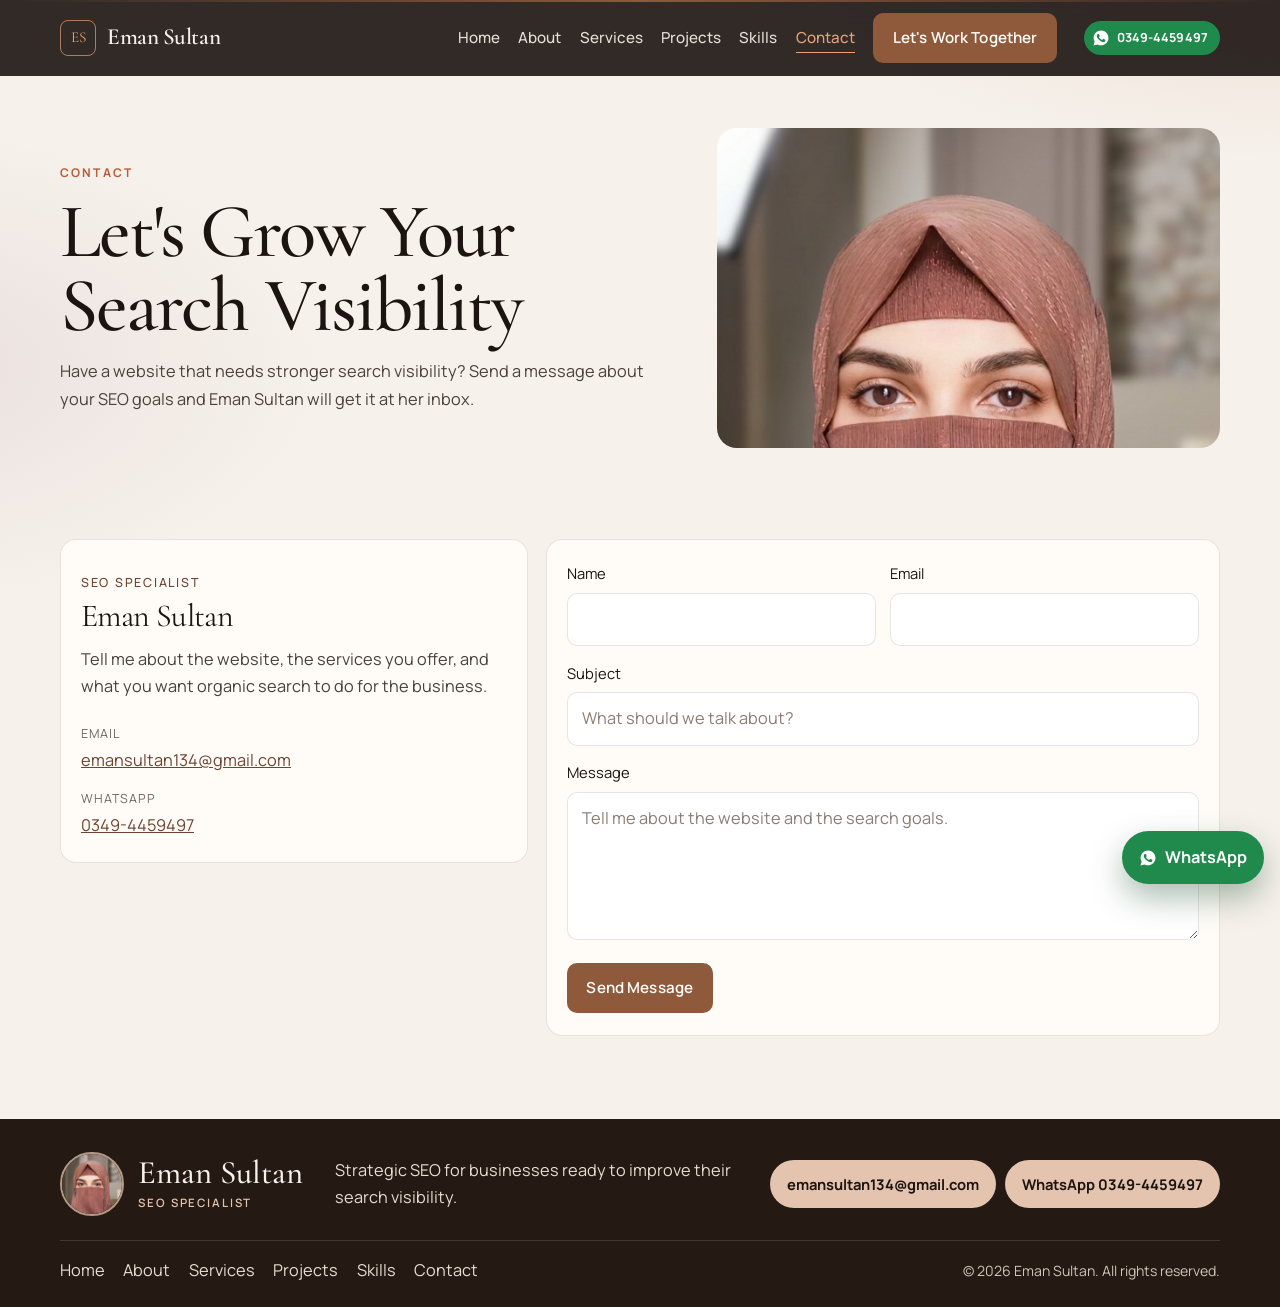
==== commit c79f7a79: "Give the contact form the photo banner and put WhatsApp one tap away." ====
--- a/contact.html
+++ b/contact.html
@@ -27,6 +27,10 @@
         <span class="logo-mark" aria-hidden="true">ES</span>
         <span class="logo-name">Eman Sultan</span>
       </a>
+      <a class="wa-header" href="https://wa.me/923494459497?text=Hi%20Eman%2C%20I%20would%20like%20to%20talk%20about%20SEO." target="_blank" rel="noopener noreferrer" aria-label="WhatsApp Eman Sultan on 0349-4459497">
+        <svg viewBox="0 0 24 24" aria-hidden="true"><path fill="currentColor" d="M12.04 2C6.58 2 2.15 6.4 2.15 11.83c0 1.74.46 3.44 1.34 4.94L2 22l5.39-1.4a10 10 0 0 0 4.65 1.18h.01c5.46 0 9.89-4.4 9.89-9.83C21.94 6.4 17.5 2 12.04 2zm5.76 13.9c-.24.68-1.4 1.3-1.94 1.38-.5.08-1.12.11-1.81-.11-.42-.14-.95-.31-1.64-.61-2.88-1.24-4.76-4.14-4.9-4.33-.14-.2-1.16-1.54-1.16-2.94s.73-2.08 1-2.37c.24-.28.64-.41 1.02-.41.12 0 .23 0 .33.01.3.01.44.03.64.49.24.58.82 2 .89 2.15.07.14.12.32.02.51-.1.2-.14.32-.28.49-.14.17-.3.38-.42.51-.14.14-.28.29-.12.56.16.28.72 1.18 1.54 1.91 1.06.94 1.95 1.24 2.23 1.38.28.14.44.12.6-.07.17-.2.7-.81.88-1.09.19-.28.37-.23.62-.14.26.1 1.62.76 1.9.9.28.14.46.2.53.32.07.12.07.68-.17 1.36z"/></svg>
+        <span>0349-4459497</span>
+      </a>
       <button class="nav-toggle" type="button" aria-expanded="false" aria-controls="primary-nav" aria-label="Open menu">
         <span class="nav-toggle-box" aria-hidden="true"><span></span><span></span><span></span></span>
       </button>
@@ -43,6 +47,9 @@
       </nav>
     </div>
   </header>
+  <a class="wa-tab" href="https://wa.me/923494459497?text=Hi%20Eman%2C%20I%20would%20like%20to%20talk%20about%20SEO." target="_blank" rel="noopener noreferrer" aria-label="WhatsApp Eman Sultan on 0349-4459497">
+    <svg viewBox="0 0 24 24" aria-hidden="true"><path fill="currentColor" d="M12.04 2C6.58 2 2.15 6.4 2.15 11.83c0 1.74.46 3.44 1.34 4.94L2 22l5.39-1.4a10 10 0 0 0 4.65 1.18h.01c5.46 0 9.89-4.4 9.89-9.83C21.94 6.4 17.5 2 12.04 2zm5.76 13.9c-.24.68-1.4 1.3-1.94 1.38-.5.08-1.12.11-1.81-.11-.42-.14-.95-.31-1.64-.61-2.88-1.24-4.76-4.14-4.9-4.33-.14-.2-1.16-1.54-1.16-2.94s.73-2.08 1-2.37c.24-.28.64-.41 1.02-.41.12 0 .23 0 .33.01.3.01.44.03.64.49.24.58.82 2 .89 2.15.07.14.12.32.02.51-.1.2-.14.32-.28.49-.14.17-.3.38-.42.51-.14.14-.28.29-.12.56.16.28.72 1.18 1.54 1.91 1.06.94 1.95 1.24 2.23 1.38.28.14.44.12.6-.07.17-.2.7-.81.88-1.09.19-.28.37-.23.62-.14.26.1 1.62.76 1.9.9.28.14.46.2.53.32.07.12.07.68-.17 1.36z"/></svg>
+  </a>
 
   <main id="main" tabindex="-1">
     <section class="page-hero" aria-labelledby="contact-title">
@@ -140,6 +147,10 @@
       </div>
     </div>
   </footer>
+  <a class="wa-float" href="https://wa.me/923494459497?text=Hi%20Eman%2C%20I%20would%20like%20to%20talk%20about%20SEO." target="_blank" rel="noopener noreferrer" aria-label="WhatsApp Eman Sultan on 0349-4459497">
+    <svg viewBox="0 0 24 24" aria-hidden="true"><path fill="currentColor" d="M12.04 2C6.58 2 2.15 6.4 2.15 11.83c0 1.74.46 3.44 1.34 4.94L2 22l5.39-1.4a10 10 0 0 0 4.65 1.18h.01c5.46 0 9.89-4.4 9.89-9.83C21.94 6.4 17.5 2 12.04 2zm5.76 13.9c-.24.68-1.4 1.3-1.94 1.38-.5.08-1.12.11-1.81-.11-.42-.14-.95-.31-1.64-.61-2.88-1.24-4.76-4.14-4.9-4.33-.14-.2-1.16-1.54-1.16-2.94s.73-2.08 1-2.37c.24-.28.64-.41 1.02-.41.12 0 .23 0 .33.01.3.01.44.03.64.49.24.58.82 2 .89 2.15.07.14.12.32.02.51-.1.2-.14.32-.28.49-.14.17-.3.38-.42.51-.14.14-.28.29-.12.56.16.28.72 1.18 1.54 1.91 1.06.94 1.95 1.24 2.23 1.38.28.14.44.12.6-.07.17-.2.7-.81.88-1.09.19-.28.37-.23.62-.14.26.1 1.62.76 1.9.9.28.14.46.2.53.32.07.12.07.68-.17 1.36z"/></svg>
+    <span>WhatsApp</span>
+  </a>
   <script src="js/main.js"></script>
 </body>
 </html>
--- a/css/styles.css
+++ b/css/styles.css
@@ -2270,3 +2270,170 @@
   #portfolio .project-copy { grid-area: copy; }
   #portfolio .view-project { grid-area: cta; justify-self: end; align-self: end; }
 }
+
+.header-inner { justify-content: flex-start; }
+
+.primary-nav { margin-left: auto; }
+
+.wa-header,
+.wa-float,
+.btn-wa {
+  background: #1f8a4c;
+  color: #fff;
+}
+
+.wa-header {
+  order: 3;
+  display: inline-flex;
+  align-items: center;
+  gap: 0.4rem;
+  flex-shrink: 0;
+  margin-left: 0.7rem;
+  padding: 0.42rem 0.75rem 0.42rem 0.5rem;
+  border-radius: 999px;
+  text-decoration: none;
+  font-size: 0.78rem;
+  font-weight: 700;
+  letter-spacing: 0.01em;
+  white-space: nowrap;
+}
+
+.wa-header svg,
+.wa-float svg {
+  width: 18px;
+  height: 18px;
+  flex-shrink: 0;
+}
+
+.wa-header:hover,
+.wa-float:hover,
+.btn-wa:hover { background: #187241; color: #fff; }
+
+.nav-toggle { order: 4; }
+
+.btn-wa { border-color: #1f8a4c; }
+
+.wa-float {
+  position: fixed;
+  right: 1rem;
+  bottom: 1rem;
+  z-index: 55;
+  display: inline-flex;
+  align-items: center;
+  gap: 0.5rem;
+  padding: 0.78rem 1.05rem;
+  border-radius: 999px;
+  text-decoration: none;
+  font-weight: 700;
+  box-shadow: 0 14px 32px rgba(16, 70, 36, 0.35);
+}
+
+.reach {
+  padding: 4.6rem 0 3.4rem;
+  background:
+    radial-gradient(520px 220px at 8% 0%, rgba(231, 160, 122, 0.28), transparent 70%),
+    linear-gradient(180deg, #f7f1ea 0%, #efe4da 100%);
+}
+
+.reach-grid {
+  display: grid;
+  gap: 1.5rem;
+  align-items: center;
+}
+
+.reach h2 { max-width: 11ch; }
+
+.reach-side p {
+  max-width: 42ch;
+  color: var(--body);
+}
+
+.reach .cta-row { margin-top: 1.25rem; }
+
+.form-banner {
+  position: relative;
+  padding: 4.4rem 0;
+  color: #f7f1ea;
+  isolation: isolate;
+}
+
+.form-banner-inner { position: relative; }
+
+.form-banner aside.contact-card {
+  border: 0;
+  background: transparent;
+  color: #f7f1ea;
+  padding: 0.2rem 0 0;
+  box-shadow: none;
+}
+
+.form-banner aside .contact-role { color: #e7a07a; }
+
+.form-banner aside h3 {
+  color: #fffdf9;
+  font-size: clamp(2.6rem, 4.5vw, 4rem);
+  line-height: 0.95;
+}
+
+.form-banner aside > p { color: rgba(247, 241, 234, 0.84); }
+
+.form-banner .contact-label { color: #e7a07a; }
+
+.form-banner .contact-value,
+.form-banner .contact-links a.contact-value { color: #fffdf9; }
+
+.form-banner form.contact-card {
+  background: rgba(255, 250, 245, 0.96);
+  color: #2a1814;
+  border: 0;
+  border-radius: 18px;
+  padding: 1.6rem 1.45rem 1.45rem;
+  box-shadow: 0 24px 60px rgba(10, 6, 4, 0.35);
+}
+
+@media (min-width: 860px) {
+  .reach-grid {
+    grid-template-columns: minmax(0, 1.05fr) minmax(0, 0.95fr);
+    gap: 3rem;
+  }
+
+  .form-banner .contact-grid {
+    grid-template-columns: minmax(0, 0.78fr) minmax(0, 1.22fr);
+    gap: 2.4rem;
+    align-items: center;
+  }
+}
+
+.wa-tab { display: none; }
+
+@media (max-width: 1040px) {
+  .primary-nav { margin-left: 0; }
+  .header-inner .wa-header { display: none; }
+  .nav-toggle { margin-left: auto; margin-right: 3.3rem; }
+  .wa-tab {
+    position: fixed;
+    top: 16px;
+    right: 12px;
+    z-index: 60;
+    display: inline-flex;
+    align-items: center;
+    justify-content: center;
+    width: 44px;
+    height: 44px;
+    border-radius: 50%;
+    background: #1f8a4c;
+    color: #fff;
+    text-decoration: none;
+    box-shadow: 0 8px 20px rgba(16, 70, 36, 0.35);
+  }
+  .wa-tab svg { width: 22px; height: 22px; }
+}
+
+@media (max-width: 600px) {
+  .hero .cta-row { flex-direction: column; align-items: stretch; }
+  .hero .cta-row .btn { width: 100%; }
+}
+
+@media print {
+  .wa-header, .wa-float, .wa-tab { display: none; }
+}
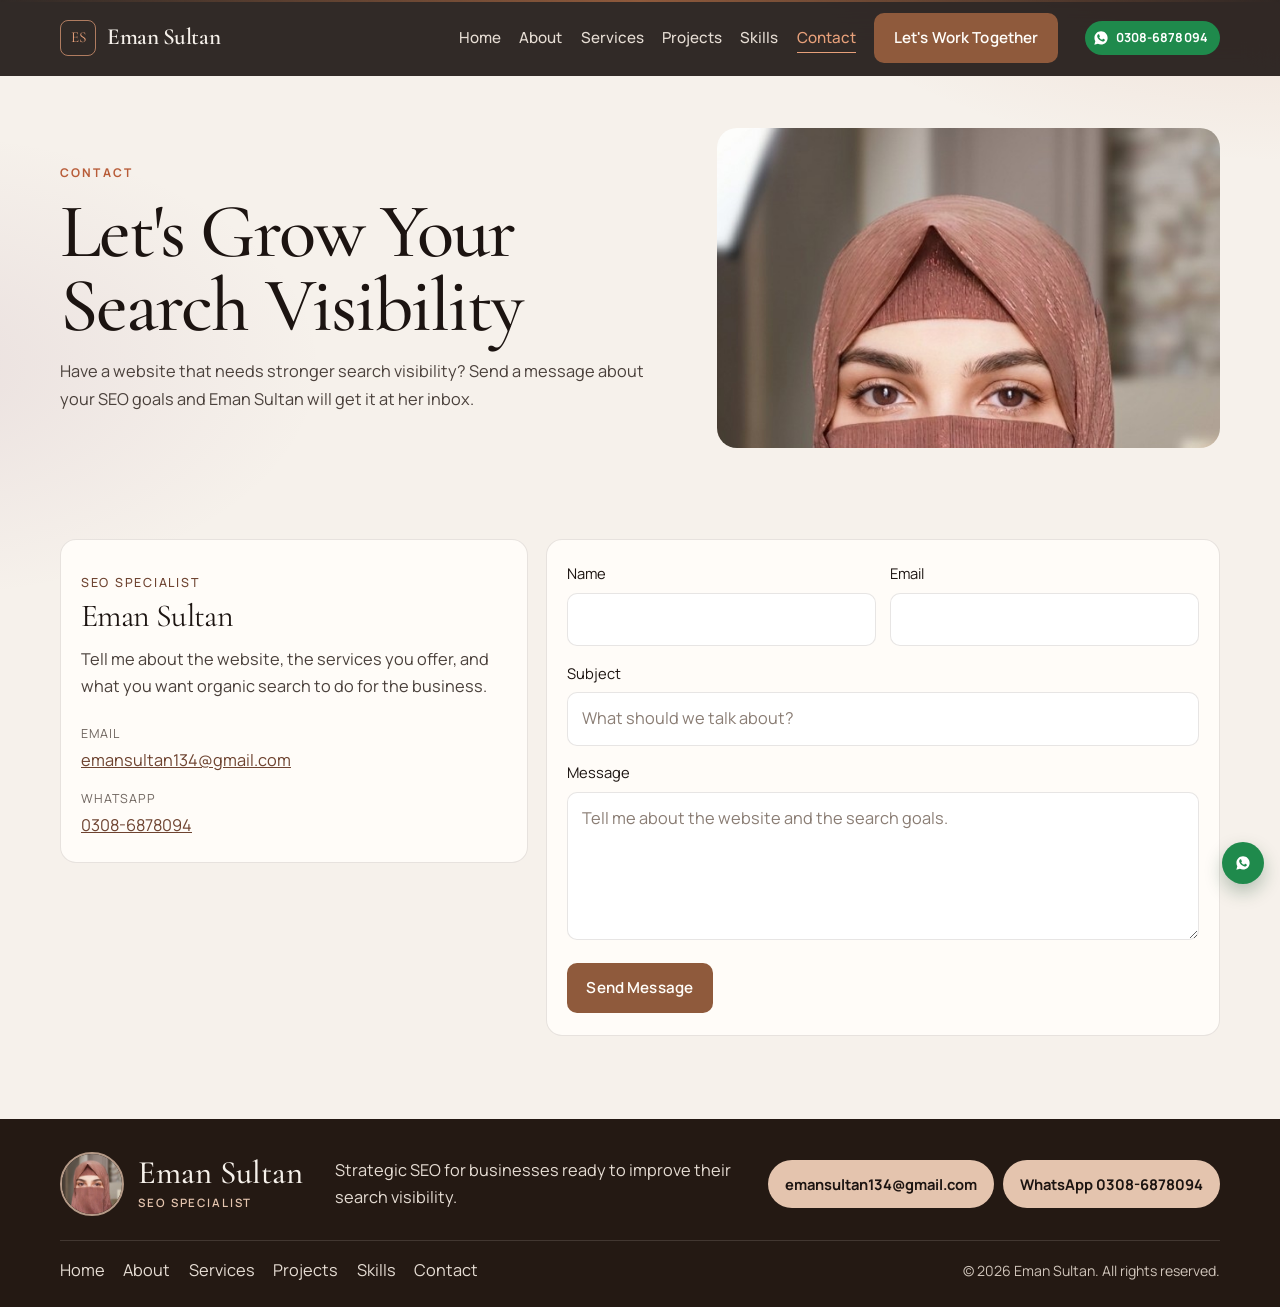
==== commit 23c9dd23: "Switch the WhatsApp number and take the button out of the hero." ====
--- a/contact.html
+++ b/contact.html
@@ -27,9 +27,9 @@
         <span class="logo-mark" aria-hidden="true">ES</span>
         <span class="logo-name">Eman Sultan</span>
       </a>
-      <a class="wa-header" href="https://wa.me/923494459497?text=Hi%20Eman%2C%20I%20would%20like%20to%20talk%20about%20SEO." target="_blank" rel="noopener noreferrer" aria-label="WhatsApp Eman Sultan on 0349-4459497">
-        <svg viewBox="0 0 24 24" aria-hidden="true"><path fill="currentColor" d="M12.04 2C6.58 2 2.15 6.4 2.15 11.83c0 1.74.46 3.44 1.34 4.94L2 22l5.39-1.4a10 10 0 0 0 4.65 1.18h.01c5.46 0 9.89-4.4 9.89-9.83C21.94 6.4 17.5 2 12.04 2zm5.76 13.9c-.24.68-1.4 1.3-1.94 1.38-.5.08-1.12.11-1.81-.11-.42-.14-.95-.31-1.64-.61-2.88-1.24-4.76-4.14-4.9-4.33-.14-.2-1.16-1.54-1.16-2.94s.73-2.08 1-2.37c.24-.28.64-.41 1.02-.41.12 0 .23 0 .33.01.3.01.44.03.64.49.24.58.82 2 .89 2.15.07.14.12.32.02.51-.1.2-.14.32-.28.49-.14.17-.3.38-.42.51-.14.14-.28.29-.12.56.16.28.72 1.18 1.54 1.91 1.06.94 1.95 1.24 2.23 1.38.28.14.44.12.6-.07.17-.2.7-.81.88-1.09.19-.28.37-.23.62-.14.26.1 1.62.76 1.9.9.28.14.46.2.53.32.07.12.07.68-.17 1.36z"/></svg>
-        <span>0349-4459497</span>
+      <a class="wa-header" href="https://wa.me/923086878094?text=Hi%20Eman%2C%20I%20would%20like%20to%20talk%20about%20SEO." target="_blank" rel="noopener noreferrer" aria-label="WhatsApp Eman Sultan on 0308-6878094">
+        <svg viewBox="0 0 24 24" width="16" height="16" aria-hidden="true"><path fill="currentColor" d="M12.04 2C6.58 2 2.15 6.4 2.15 11.83c0 1.74.46 3.44 1.34 4.94L2 22l5.39-1.4a10 10 0 0 0 4.65 1.18h.01c5.46 0 9.89-4.4 9.89-9.83C21.94 6.4 17.5 2 12.04 2zm5.76 13.9c-.24.68-1.4 1.3-1.94 1.38-.5.08-1.12.11-1.81-.11-.42-.14-.95-.31-1.64-.61-2.88-1.24-4.76-4.14-4.9-4.33-.14-.2-1.16-1.54-1.16-2.94s.73-2.08 1-2.37c.24-.28.64-.41 1.02-.41.12 0 .23 0 .33.01.3.01.44.03.64.49.24.58.82 2 .89 2.15.07.14.12.32.02.51-.1.2-.14.32-.28.49-.14.17-.3.38-.42.51-.14.14-.28.29-.12.56.16.28.72 1.18 1.54 1.91 1.06.94 1.95 1.24 2.23 1.38.28.14.44.12.6-.07.17-.2.7-.81.88-1.09.19-.28.37-.23.62-.14.26.1 1.62.76 1.9.9.28.14.46.2.53.32.07.12.07.68-.17 1.36z"/></svg>
+        <span>0308-6878094</span>
       </a>
       <button class="nav-toggle" type="button" aria-expanded="false" aria-controls="primary-nav" aria-label="Open menu">
         <span class="nav-toggle-box" aria-hidden="true"><span></span><span></span><span></span></span>
@@ -47,8 +47,8 @@
       </nav>
     </div>
   </header>
-  <a class="wa-tab" href="https://wa.me/923494459497?text=Hi%20Eman%2C%20I%20would%20like%20to%20talk%20about%20SEO." target="_blank" rel="noopener noreferrer" aria-label="WhatsApp Eman Sultan on 0349-4459497">
-    <svg viewBox="0 0 24 24" aria-hidden="true"><path fill="currentColor" d="M12.04 2C6.58 2 2.15 6.4 2.15 11.83c0 1.74.46 3.44 1.34 4.94L2 22l5.39-1.4a10 10 0 0 0 4.65 1.18h.01c5.46 0 9.89-4.4 9.89-9.83C21.94 6.4 17.5 2 12.04 2zm5.76 13.9c-.24.68-1.4 1.3-1.94 1.38-.5.08-1.12.11-1.81-.11-.42-.14-.95-.31-1.64-.61-2.88-1.24-4.76-4.14-4.9-4.33-.14-.2-1.16-1.54-1.16-2.94s.73-2.08 1-2.37c.24-.28.64-.41 1.02-.41.12 0 .23 0 .33.01.3.01.44.03.64.49.24.58.82 2 .89 2.15.07.14.12.32.02.51-.1.2-.14.32-.28.49-.14.17-.3.38-.42.51-.14.14-.28.29-.12.56.16.28.72 1.18 1.54 1.91 1.06.94 1.95 1.24 2.23 1.38.28.14.44.12.6-.07.17-.2.7-.81.88-1.09.19-.28.37-.23.62-.14.26.1 1.62.76 1.9.9.28.14.46.2.53.32.07.12.07.68-.17 1.36z"/></svg>
+  <a class="wa-tab" href="https://wa.me/923086878094?text=Hi%20Eman%2C%20I%20would%20like%20to%20talk%20about%20SEO." target="_blank" rel="noopener noreferrer" aria-label="WhatsApp Eman Sultan on 0308-6878094">
+    <svg viewBox="0 0 24 24" width="16" height="16" aria-hidden="true"><path fill="currentColor" d="M12.04 2C6.58 2 2.15 6.4 2.15 11.83c0 1.74.46 3.44 1.34 4.94L2 22l5.39-1.4a10 10 0 0 0 4.65 1.18h.01c5.46 0 9.89-4.4 9.89-9.83C21.94 6.4 17.5 2 12.04 2zm5.76 13.9c-.24.68-1.4 1.3-1.94 1.38-.5.08-1.12.11-1.81-.11-.42-.14-.95-.31-1.64-.61-2.88-1.24-4.76-4.14-4.9-4.33-.14-.2-1.16-1.54-1.16-2.94s.73-2.08 1-2.37c.24-.28.64-.41 1.02-.41.12 0 .23 0 .33.01.3.01.44.03.64.49.24.58.82 2 .89 2.15.07.14.12.32.02.51-.1.2-.14.32-.28.49-.14.17-.3.38-.42.51-.14.14-.28.29-.12.56.16.28.72 1.18 1.54 1.91 1.06.94 1.95 1.24 2.23 1.38.28.14.44.12.6-.07.17-.2.7-.81.88-1.09.19-.28.37-.23.62-.14.26.1 1.62.76 1.9.9.28.14.46.2.53.32.07.12.07.68-.17 1.36z"/></svg>
   </a>
 
   <main id="main" tabindex="-1">
@@ -79,7 +79,7 @@
               </li>
               <li>
                 <span class="contact-label">WhatsApp</span>
-                <a class="contact-value" href="https://wa.me/923494459497" target="_blank" rel="noopener noreferrer">0349-4459497</a>
+                <a class="contact-value" href="https://wa.me/923086878094" target="_blank" rel="noopener noreferrer">0308-6878094</a>
               </li>
             </ul>
           </aside>
@@ -129,7 +129,7 @@
         <p class="footer-desc">Strategic SEO for businesses ready to improve their search visibility.</p>
         <div class="footer-actions">
           <a class="footer-mail" href="mailto:emansultan134@gmail.com">emansultan134@gmail.com</a>
-          <a class="footer-mail" href="https://wa.me/923494459497" target="_blank" rel="noopener noreferrer">WhatsApp 0349-4459497</a>
+          <a class="footer-mail" href="https://wa.me/923086878094" target="_blank" rel="noopener noreferrer">WhatsApp 0308-6878094</a>
         </div>
       </div>
       <div class="footer-bar">
@@ -147,8 +147,8 @@
       </div>
     </div>
   </footer>
-  <a class="wa-float" href="https://wa.me/923494459497?text=Hi%20Eman%2C%20I%20would%20like%20to%20talk%20about%20SEO." target="_blank" rel="noopener noreferrer" aria-label="WhatsApp Eman Sultan on 0349-4459497">
-    <svg viewBox="0 0 24 24" aria-hidden="true"><path fill="currentColor" d="M12.04 2C6.58 2 2.15 6.4 2.15 11.83c0 1.74.46 3.44 1.34 4.94L2 22l5.39-1.4a10 10 0 0 0 4.65 1.18h.01c5.46 0 9.89-4.4 9.89-9.83C21.94 6.4 17.5 2 12.04 2zm5.76 13.9c-.24.68-1.4 1.3-1.94 1.38-.5.08-1.12.11-1.81-.11-.42-.14-.95-.31-1.64-.61-2.88-1.24-4.76-4.14-4.9-4.33-.14-.2-1.16-1.54-1.16-2.94s.73-2.08 1-2.37c.24-.28.64-.41 1.02-.41.12 0 .23 0 .33.01.3.01.44.03.64.49.24.58.82 2 .89 2.15.07.14.12.32.02.51-.1.2-.14.32-.28.49-.14.17-.3.38-.42.51-.14.14-.28.29-.12.56.16.28.72 1.18 1.54 1.91 1.06.94 1.95 1.24 2.23 1.38.28.14.44.12.6-.07.17-.2.7-.81.88-1.09.19-.28.37-.23.62-.14.26.1 1.62.76 1.9.9.28.14.46.2.53.32.07.12.07.68-.17 1.36z"/></svg>
+  <a class="wa-float" href="https://wa.me/923086878094?text=Hi%20Eman%2C%20I%20would%20like%20to%20talk%20about%20SEO." target="_blank" rel="noopener noreferrer" aria-label="WhatsApp Eman Sultan on 0308-6878094">
+    <svg viewBox="0 0 24 24" width="16" height="16" aria-hidden="true"><path fill="currentColor" d="M12.04 2C6.58 2 2.15 6.4 2.15 11.83c0 1.74.46 3.44 1.34 4.94L2 22l5.39-1.4a10 10 0 0 0 4.65 1.18h.01c5.46 0 9.89-4.4 9.89-9.83C21.94 6.4 17.5 2 12.04 2zm5.76 13.9c-.24.68-1.4 1.3-1.94 1.38-.5.08-1.12.11-1.81-.11-.42-.14-.95-.31-1.64-.61-2.88-1.24-4.76-4.14-4.9-4.33-.14-.2-1.16-1.54-1.16-2.94s.73-2.08 1-2.37c.24-.28.64-.41 1.02-.41.12 0 .23 0 .33.01.3.01.44.03.64.49.24.58.82 2 .89 2.15.07.14.12.32.02.51-.1.2-.14.32-.28.49-.14.17-.3.38-.42.51-.14.14-.28.29-.12.56.16.28.72 1.18 1.54 1.91 1.06.94 1.95 1.24 2.23 1.38.28.14.44.12.6-.07.17-.2.7-.81.88-1.09.19-.28.37-.23.62-.14.26.1 1.62.76 1.9.9.28.14.46.2.53.32.07.12.07.68-.17 1.36z"/></svg>
     <span>WhatsApp</span>
   </a>
   <script src="js/main.js"></script>
--- a/css/styles.css
+++ b/css/styles.css
@@ -2299,10 +2299,16 @@
 }
 
 .wa-header svg,
-.wa-float svg {
-  width: 18px;
-  height: 18px;
-  flex-shrink: 0;
+.wa-float svg,
+.wa-tab svg {
+  display: block;
+  width: 16px;
+  height: 16px;
+  min-width: 16px;
+  max-width: 16px;
+  min-height: 16px;
+  max-height: 16px;
+  flex: 0 0 16px;
 }
 
 .wa-header:hover,
@@ -2320,12 +2326,26 @@
   z-index: 55;
   display: inline-flex;
   align-items: center;
-  gap: 0.5rem;
-  padding: 0.78rem 1.05rem;
-  border-radius: 999px;
+  justify-content: center;
+  width: 42px;
+  height: 42px;
+  min-width: 42px;
+  max-width: 42px;
+  min-height: 42px;
+  max-height: 42px;
+  padding: 0;
+  overflow: hidden;
+  border-radius: 50%;
   text-decoration: none;
-  font-weight: 700;
-  box-shadow: 0 14px 32px rgba(16, 70, 36, 0.35);
+  box-shadow: 0 8px 18px rgba(16, 70, 36, 0.28);
+}
+
+.wa-float span {
+  position: absolute;
+  width: 1px;
+  height: 1px;
+  overflow: hidden;
+  clip: rect(0, 0, 0, 0);
 }
 
 .reach {
@@ -2412,21 +2432,23 @@
   .nav-toggle { margin-left: auto; margin-right: 3.3rem; }
   .wa-tab {
     position: fixed;
-    top: 16px;
+    top: 18px;
     right: 12px;
     z-index: 60;
     display: inline-flex;
     align-items: center;
     justify-content: center;
-    width: 44px;
-    height: 44px;
+    width: 36px;
+    height: 36px;
+    min-width: 36px;
+    max-width: 36px;
+    overflow: hidden;
     border-radius: 50%;
     background: #1f8a4c;
     color: #fff;
     text-decoration: none;
-    box-shadow: 0 8px 20px rgba(16, 70, 36, 0.35);
-  }
-  .wa-tab svg { width: 22px; height: 22px; }
+    box-shadow: 0 6px 14px rgba(16, 70, 36, 0.28);
+  }
 }
 
 @media (max-width: 600px) {
